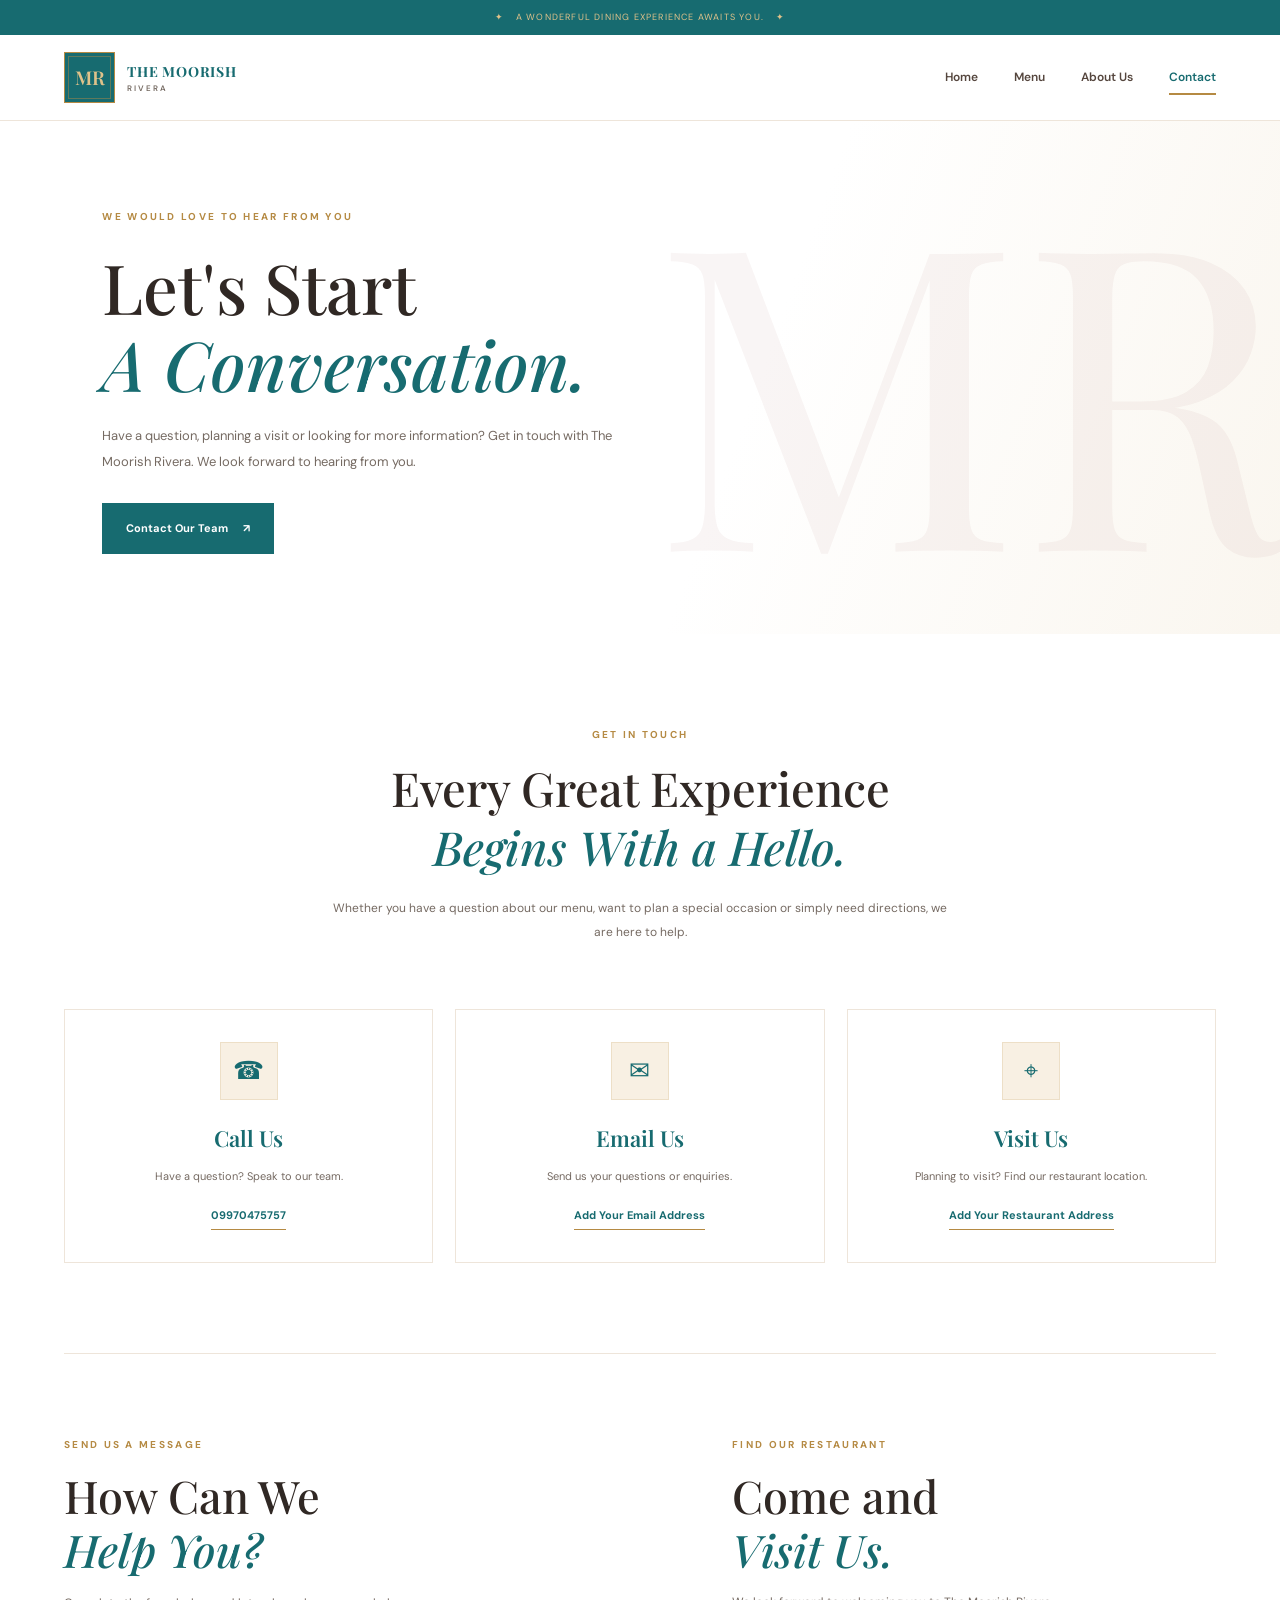
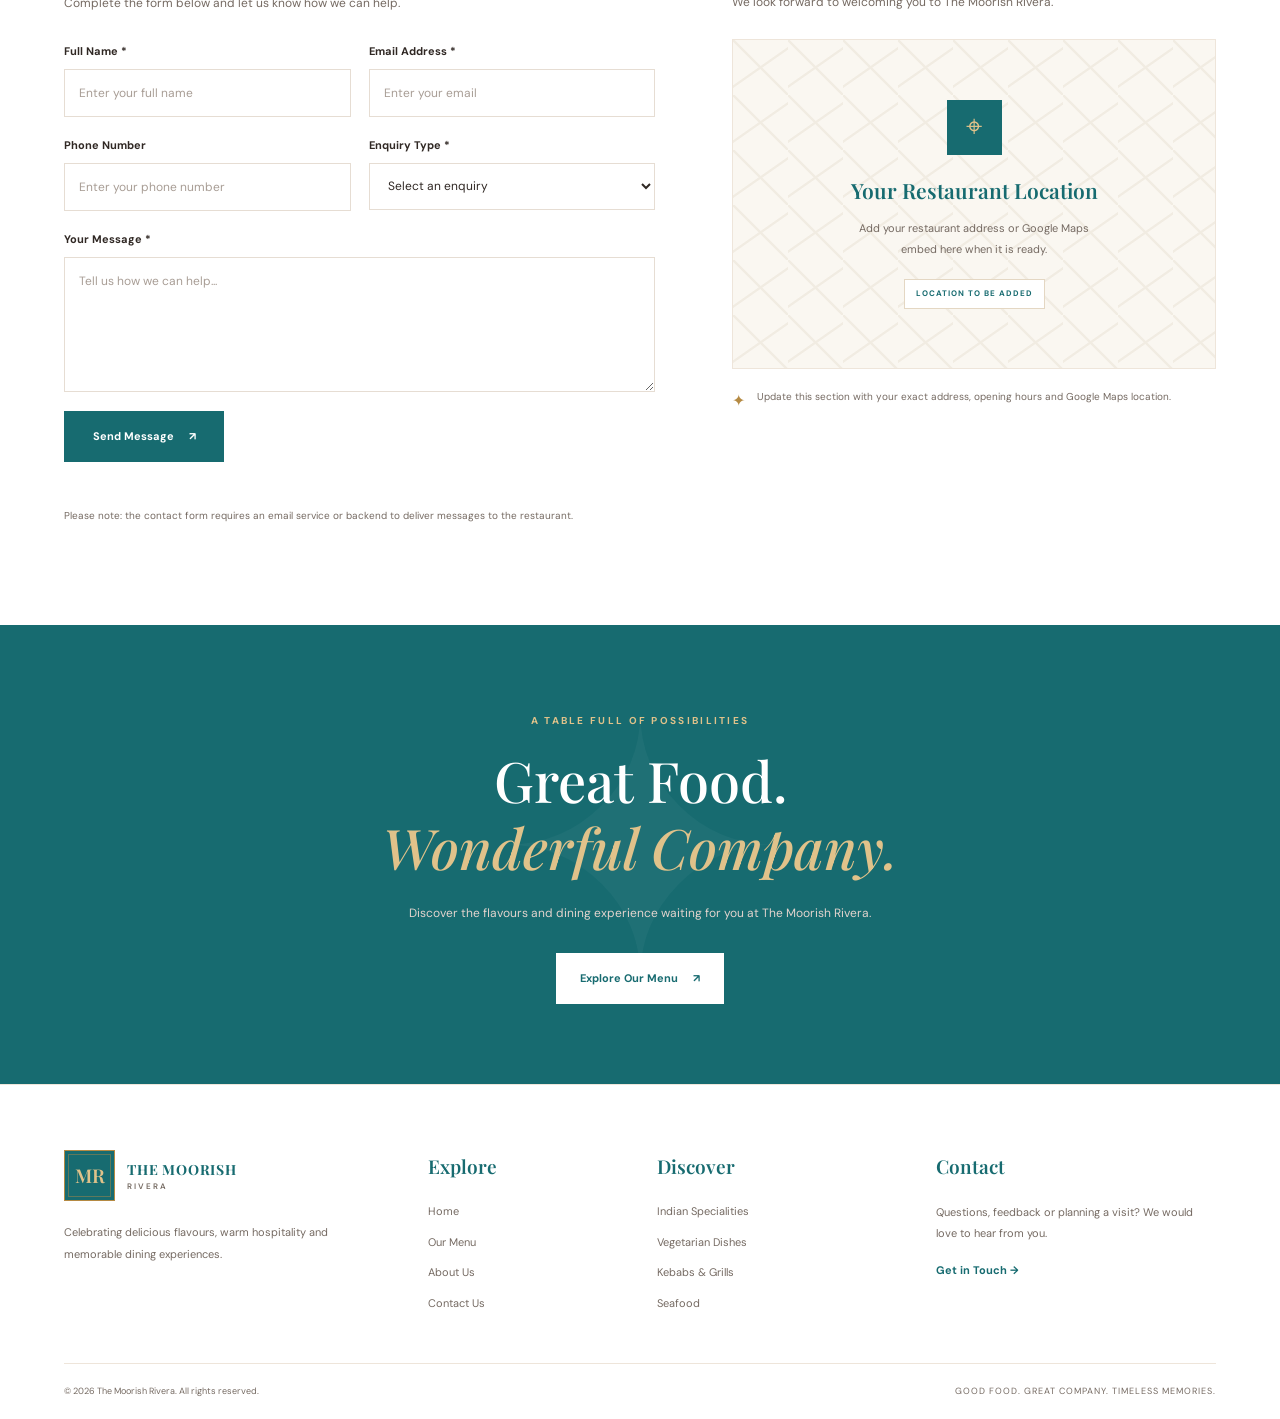
==== contact.html @ b85fb58b "This is website for business" ====
<!DOCTYPE html>
<html lang="en">

<head>
    <meta charset="UTF-8">
    <meta name="viewport" content="width=device-width, initial-scale=1.0">

    <meta name="description"
          content="Contact The Moorish Rivera for restaurant enquiries, dining information, directions and reservations.">

    <meta name="theme-color" content="#ffffff">

    <title>Contact Us | The Moorish Rivera</title>

    <!-- GOOGLE FONTS -->
    <link rel="preconnect" href="https://fonts.googleapis.com">
    <link rel="preconnect" href="https://fonts.gstatic.com" crossorigin>

    <link href="https://fonts.googleapis.com/css2?family=DM+Sans:wght@400;500;600;700&family=Playfair+Display:wght@500;600;700&display=swap"
          rel="stylesheet">

    <!-- CONTACT CSS -->
    <link rel="stylesheet" href="css/contact.css" type="text/css">

    <!-- CONTACT JAVASCRIPT -->
    <script src="css/js/contact.js" defer></script>
</head>

<body>

    <!-- ANNOUNCEMENT BAR -->
    <div class="announcement">

        <span class="announcement-symbol">✦</span>

        <p>A wonderful dining experience awaits you.</p>

        <span class="announcement-symbol">✦</span>

    </div>


    <!-- HEADER -->
    <header class="site-header" id="siteHeader">

        <!-- RESTAURANT BRAND -->
        <a href="index.html"
           class="brand"
           aria-label="The Moorish Rivera home">

            <!-- Replace this MR monogram with your actual logo if needed. -->
            <span class="brand-mark">MR</span>

            <span class="brand-copy">
                <strong>THE MOORISH</strong>
                <small>R I V E R A</small>
            </span>

        </a>


        <!-- MOBILE NAVIGATION BUTTON -->
        <button class="menu-toggle"
                id="menuToggle"
                aria-label="Open navigation"
                aria-expanded="false"
                aria-controls="mainNav">

            <span></span>
            <span></span>
            <span></span>

        </button>


        <!-- NAVIGATION -->
        <nav class="main-nav" id="mainNav">

            <a href="index.html">Home</a>

            <a href="menu.html">Menu</a>

            <a href="about.html">About Us</a>

            <a href="contact.html"
               class="active"
               aria-current="page">
                Contact
            </a>

        </nav>

    </header>


    <main>

        <!-- CONTACT HERO -->
        <section class="contact-hero">

            <div class="hero-decoration" aria-hidden="true">MR</div>

            <div class="hero-content reveal">

                <span class="eyebrow">WE WOULD LOVE TO HEAR FROM YOU</span>

                <h1>
                    Let's Start<br>
                    <span>A Conversation.</span>
                </h1>

                <p>
                    Have a question, planning a visit or looking for
                    more information? Get in touch with The Moorish Rivera.
                    We look forward to hearing from you.
                </p>

                <a href="#contact-details" class="primary-button">
                    Contact Our Team
                    <span aria-hidden="true">↗</span>
                </a>

            </div>

        </section>


        <!-- CONTACT INTRODUCTION -->
        <section class="contact-intro section-container reveal">

            <span class="eyebrow">GET IN TOUCH</span>

            <h2>
                Every Great Experience<br>
                <span>Begins With a Hello.</span>
            </h2>

            <p>
                Whether you have a question about our menu, want to plan
                a special occasion or simply need directions, we are here
                to help.
            </p>

        </section>


        <!-- CONTACT INFORMATION -->
        <section class="contact-details section-container"
                 id="contact-details">

            <div class="contact-card reveal">

                <div class="contact-icon" aria-hidden="true">
                    <span>☎</span>
                </div>

                <h3>Call Us</h3>

                <p>
                    Have a question? Speak to our team.
                </p>

                <!-- ADD YOUR RESTAURANT PHONE NUMBER -->
                <a href="tel:+910000000000"
                   class="contact-link">
                    09970475757
                </a>

            </div>


            <div class="contact-card reveal">

                <div class="contact-icon" aria-hidden="true">
                    <span>✉</span>
                </div>

                <h3>Email Us</h3>

                <p>
                    Send us your questions or enquiries.
                </p>

                <!-- REPLACE WITH YOUR ACTUAL EMAIL ADDRESS -->
                <a href="mailto:your-email@example.com"
                   class="contact-link">
                    Add Your Email Address
                </a>

            </div>


            <div class="contact-card reveal">

                <div class="contact-icon" aria-hidden="true">
                    <span>⌖</span>
                </div>

                <h3>Visit Us</h3>

                <p>
                    Planning to visit? Find our restaurant location.
                </p>

                <!-- ADD YOUR RESTAURANT ADDRESS -->
                <a href="#restaurant-location"
                   class="contact-link">
                    Add Your Restaurant Address
                </a>

            </div>

        </section>


        <!-- CONTACT FORM AND LOCATION -->
        <section class="contact-main section-container">

            <!-- CONTACT FORM -->
            <div class="contact-form-wrapper reveal">

                <span class="eyebrow">SEND US A MESSAGE</span>

                <h2>
                    How Can We<br>
                    <span>Help You?</span>
                </h2>

                <p class="form-intro">
                    Complete the form below and let us know how we can help.
                </p>


                <form id="contactForm">

                    <div class="form-row">

                        <div class="form-group">

                            <label for="fullName">Full Name *</label>

                            <input type="text"
                                   id="fullName"
                                   name="fullName"
                                   placeholder="Enter your full name"
                                   autocomplete="name"
                                   required>

                        </div>


                        <div class="form-group">

                            <label for="email">Email Address *</label>

                            <input type="email"
                                   id="email"
                                   name="email"
                                   placeholder="Enter your email"
                                   autocomplete="email"
                                   required>

                        </div>

                    </div>


                    <div class="form-row">

                        <div class="form-group">

                            <label for="phone">Phone Number</label>

                            <input type="tel"
                                   id="phone"
                                   name="phone"
                                   placeholder="Enter your phone number"
                                   autocomplete="tel">

                        </div>


                        <div class="form-group">

                            <label for="subject">Enquiry Type *</label>

                            <select id="subject"
                                    name="subject"
                                    required>

                                <option value="" disabled selected>
                                    Select an enquiry
                                </option>

                                <option value="General Enquiry">
                                    General Enquiry
                                </option>

                                <option value="Menu Enquiry">
                                    Menu Enquiry
                                </option>

                                <option value="Dining Enquiry">
                                    Dining Enquiry
                                </option>

                                <option value="Special Occasion">
                                    Special Occasion
                                </option>

                                <option value="Feedback">
                                    Feedback
                                </option>

                                <option value="Other">
                                    Other
                                </option>

                            </select>

                        </div>

                    </div>


                    <div class="form-group">

                        <label for="message">Your Message *</label>

                        <textarea id="message"
                                  name="message"
                                  rows="5"
                                  placeholder="Tell us how we can help..."
                                  required></textarea>

                    </div>


                    <button type="submit"
                            class="primary-button submit-button">

                        Send Message

                        <span aria-hidden="true">↗</span>

                    </button>


                    <p class="form-notice" id="formNotice" role="status"
                       aria-live="polite"></p>

                    <p class="form-disclaimer">
                        Please note: the contact form requires an email
                        service or backend to deliver messages to the restaurant.
                    </p>

                </form>

            </div>


            <!-- LOCATION PLACEHOLDER -->
            <div class="location-wrapper reveal"
                 id="restaurant-location">

                <div class="location-heading">

                    <span class="eyebrow">FIND OUR RESTAURANT</span>

                    <h2>
                        Come and<br>
                        <span>Visit Us.</span>
                    </h2>

                    <p>
                        We look forward to welcoming you to
                        The Moorish Rivera.
                    </p>

                </div>


                <!-- MAP PLACEHOLDER: ADD YOUR LOCATION LATER -->
                <div class="map-placeholder">

                    <div class="map-pattern" aria-hidden="true"></div>

                    <div class="map-content">

                        <div class="map-pin" aria-hidden="true">
                            ⌖
                        </div>

                        <h3>Your Restaurant Location</h3>

                        <p>
                            Add your restaurant address or Google Maps
                            embed here when it is ready.
                        </p>

                        <span class="location-badge">
                            LOCATION TO BE ADDED
                        </span>

                    </div>

                </div>


                <div class="location-note">

                    <span class="location-note-icon">✦</span>

                    <p>
                        Update this section with your exact address,
                        opening hours and Google Maps location.
                    </p>

                </div>

            </div>

        </section>


        <!-- CLOSING SECTION -->
        <section class="contact-cta">

            <div class="cta-decoration" aria-hidden="true">✦</div>

            <div class="cta-content reveal">

                <span class="eyebrow">A TABLE FULL OF POSSIBILITIES</span>

                <h2>
                    Great Food.<br>
                    <span>Wonderful Company.</span>
                </h2>

                <p>
                    Discover the flavours and dining experience
                    waiting for you at The Moorish Rivera.
                </p>

                <a href="menu.html" class="light-button">
                    Explore Our Menu
                    <span aria-hidden="true">↗</span>
                </a>

            </div>

        </section>

    </main>


    <!-- FOOTER -->
    <footer class="site-footer">

        <div class="footer-main">

            <!-- BRAND -->
            <div class="footer-brand">

                <a href="index.html"
                   class="brand footer-logo"
                   aria-label="The Moorish Rivera home">

                    <span class="brand-mark">MR</span>

                    <span class="brand-copy">
                        <strong>THE MOORISH</strong>
                        <small>R I V E R A</small>
                    </span>

                </a>

                <p>
                    Celebrating delicious flavours, warm hospitality
                    and memorable dining experiences.
                </p>

            </div>


            <!-- EXPLORE -->
            <div class="footer-column">

                <h3>Explore</h3>

                <a href="index.html">Home</a>
                <a href="menu.html">Our Menu</a>
                <a href="about.html">About Us</a>
                <a href="contact.html">Contact Us</a>

            </div>


            <!-- OUR MENU -->
            <div class="footer-column">

                <h3>Discover</h3>

                <a href="menu.html">Indian Specialities</a>
                <a href="menu.html">Vegetarian Dishes</a>
                <a href="menu.html">Kebabs & Grills</a>
                <a href="menu.html">Seafood</a>

            </div>


            <!-- CONTACT -->
            <div class="footer-column footer-contact">

                <h3>Contact</h3>

                <p>
                    Questions, feedback or planning a visit?
                    We would love to hear from you.
                </p>

                <a href="#contact-details"
                   class="footer-contact-link">
                    Get in Touch →
                </a>

            </div>

        </div>


        <div class="footer-bottom">

            <p>
                &copy; <span id="currentYear"></span>
                The Moorish Rivera. All rights reserved.
            </p>

            <p class="footer-tagline">
                GOOD FOOD. GREAT COMPANY. TIMELESS MEMORIES.
            </p>

        </div>

    </footer>


    <!-- BACK TO TOP -->
    <button class="back-to-top"
            id="backToTop"
            aria-label="Back to top">

        ↑

    </button>

</body>
</html>
---- css/contact.css ----
/* =====================================================
   THE MOORISH RIVERA
   CONTACT PAGE
   Premium White Indian-Inspired Design
===================================================== */


/* ROOT VARIABLES */

:root {
    --white: #ffffff;
    --cream: #faf7f1;
    --cream-dark: #f2e9dc;

    --maroon: #176b70;
    --maroon-dark: #176b70;
    --maroon-light: #176b70;

    --gold: #b58a43;
    --gold-light: #e0c28a;

    --text: #302824;
    --muted: #756a62;

    --border: #eee5da;

    --heading: "Playfair Display", Georgia, serif;
    --body: "DM Sans", Arial, sans-serif;

    --container: 1200px;

    --transition: 0.35s ease;
}


/* RESET */

* {
    margin: 0;
    padding: 0;
    box-sizing: border-box;
}

html {
    scroll-behavior: smooth;
    scroll-padding-top: 100px;
}

body {
    font-family: var(--body);
    background: var(--white);
    color: var(--text);
    line-height: 1.7;
    overflow-x: hidden;
}

body.menu-open {
    overflow: hidden;
}

img {
    display: block;
    max-width: 100%;
    object-fit: cover;
}

a {
    color: inherit;
    text-decoration: none;
}

button,
input,
select,
textarea {
    font: inherit;
}

button,
a,
input,
select,
textarea {
    -webkit-tap-highlight-color: transparent;
}

button:focus-visible,
a:focus-visible,
input:focus-visible,
select:focus-visible,
textarea:focus-visible {
    outline: 2px solid var(--gold);
    outline-offset: 4px;
}

::selection {
    background: var(--maroon);
    color: var(--white);
}


/* ANNOUNCEMENT BAR */

.announcement {
    min-height: 35px;
    padding: 7px 12px;

    display: flex;
    align-items: center;
    justify-content: center;
    gap: 12px;

    background: var(--maroon-dark);
    color: var(--gold-light);

    text-align: center;
    font-size: 9px;
    letter-spacing: 1.2px;
    text-transform: uppercase;
}

.announcement p {
    line-height: 1.5;
}


/* HEADER */

.site-header {
    position: sticky;
    top: 0;
    z-index: 1000;

    min-height: 86px;
    padding: 12px max(5%, calc((100% - var(--container)) / 2));

    display: flex;
    justify-content: space-between;
    align-items: center;
    gap: 25px;

    background: rgba(255, 255, 255, 0.98);
    border-bottom: 1px solid var(--border);

    transition:
        min-height var(--transition),
        box-shadow var(--transition);
}

.site-header.scrolled {
    min-height: 72px;
    box-shadow: 0 8px 25px rgba(50, 25, 15, 0.07);
}


/* BRAND */

.brand {
    display: inline-flex;
    align-items: center;
    gap: 12px;
    flex-shrink: 0;
}

.brand-mark {
    width: 51px;
    height: 51px;

    display: grid;
    place-items: center;

    background: var(--maroon);
    color: var(--gold-light);

    border: 1px solid var(--gold);
    outline: 1px solid rgba(181, 138, 67, 0.45);
    outline-offset: -5px;

    font-family: var(--heading);
    font-size: 19px;
    font-weight: 600;
}

.brand-copy {
    display: flex;
    flex-direction: column;
    line-height: 1.5;
}

.brand-copy strong {
    color: var(--maroon);
    font-family: var(--heading);
    font-size: 14px;
    letter-spacing: 0.8px;
    white-space: nowrap;
}

.brand-copy small {
    color: var(--muted);
    font-size: 8px;
    font-weight: 600;
}


/* NAVIGATION */

.main-nav {
    display: flex;
    align-items: center;
    gap: clamp(18px, 3vw, 36px);
}

.main-nav a {
    position: relative;
    padding: 10px 0;

    color: #55463e;
    font-size: 12px;
    font-weight: 600;

    transition: color var(--transition);
}

.main-nav a::after {
    content: "";

    position: absolute;
    left: 0;
    bottom: 3px;

    width: 0;
    height: 2px;

    background: var(--gold);

    transition: width var(--transition);
}

.main-nav a:hover,
.main-nav a.active {
    color: var(--maroon);
}

.main-nav a:hover::after,
.main-nav a.active::after {
    width: 100%;
}


/* MOBILE MENU BUTTON */

.menu-toggle {
    display: none;

    width: 43px;
    height: 43px;

    align-items: center;
    justify-content: center;
    flex-direction: column;
    gap: 5px;

    background: var(--white);
    border: 1px solid var(--border);

    cursor: pointer;
}

.menu-toggle span {
    width: 20px;
    height: 2px;

    background: var(--maroon);

    transition: transform var(--transition), opacity var(--transition);
}

.menu-toggle.active span:first-child {
    transform: translateY(7px) rotate(45deg);
}

.menu-toggle.active span:nth-child(2) {
    opacity: 0;
}

.menu-toggle.active span:last-child {
    transform: translateY(-7px) rotate(-45deg);
}


/* COMMON */

.section-container {
    width: min(100% - 10%, var(--container));
    margin-inline: auto;
}

.eyebrow {
    display: inline-block;

    color: var(--gold);
    font-size: 10px;
    font-weight: 700;
    letter-spacing: 2.3px;
    line-height: 1.8;
    text-transform: uppercase;
}


/* BUTTONS */

.primary-button,
.light-button {
    min-height: 51px;
    padding: 13px 23px;

    display: inline-flex;
    align-items: center;
    justify-content: center;
    gap: 15px;

    background: var(--maroon);
    border: 1px solid var(--maroon);
    color: var(--white);

    font-size: 11px;
    font-weight: 700;

    cursor: pointer;

    transition:
        background var(--transition),
        color var(--transition),
        transform var(--transition);
}

.primary-button:hover {
    background: var(--maroon-dark);
    transform: translateY(-3px);
}

.light-button {
    background: var(--white);
    border-color: var(--white);
    color: var(--maroon);
}

.light-button:hover {
    background: var(--gold-light);
    border-color: var(--gold-light);
    transform: translateY(-3px);
}


/* CONTACT HERO */

.contact-hero {
    position: relative;
    min-height: 430px;

    display: flex;
    align-items: center;

    padding: 80px max(8%, calc((100% - 1080px) / 2));

    overflow: hidden;

    background: linear-gradient(
        110deg,
        #ffffff 0%,
        #ffffff 58%,
        #faf6ef 100%
    );
}

.hero-content {
    position: relative;
    z-index: 2;
    max-width: 690px;
}

.hero-content h1 {
    margin: 20px 0;

    font-family: var(--heading);
    font-size: clamp(43px, 6vw, 69px);
    font-weight: 500;
    line-height: 1.12;
}

.hero-content h1 span {
    color: var(--maroon);
    font-style: italic;
}

.hero-content p {
    max-width: 550px;
    margin-bottom: 28px;

    color: var(--muted);
    font-size: 13px;
    line-height: 2;
}

.hero-decoration {
    position: absolute;
    top: 50%;
    right: -15px;

    transform: translateY(-50%);

    color: rgba(112, 35, 30, 0.045);
    font-family: var(--heading);
    font-size: clamp(200px, 33vw, 440px);
    line-height: 1;

    pointer-events: none;
    user-select: none;
}


/* CONTACT INTRO */

.contact-intro {
    padding-top: 85px;
    padding-bottom: 35px;

    text-align: center;
}

.contact-intro h2 {
    margin-top: 13px;

    font-family: var(--heading);
    font-size: clamp(33px, 4vw, 47px);
    font-weight: 500;
    line-height: 1.25;
}

.contact-intro h2 span {
    color: var(--maroon);
    font-style: italic;
}

.contact-intro > p {
    max-width: 620px;
    margin: 20px auto 0;

    color: var(--muted);
    font-size: 12px;
    line-height: 2;
}


/* CONTACT CARDS */

.contact-details {
    padding-top: 30px;
    padding-bottom: 90px;

    display: grid;
    grid-template-columns: repeat(3, minmax(0, 1fr));
    gap: 22px;
}

.contact-card {
    min-width: 0;
    padding: 32px 23px;

    text-align: center;

    background: var(--white);
    border: 1px solid var(--border);

    transition:
        transform var(--transition),
        box-shadow var(--transition),
        border-color var(--transition);
}

.contact-card:hover {
    transform: translateY(-6px);
    border-color: #ddc59e;
    box-shadow: 0 15px 35px rgba(50, 25, 15, 0.07);
}

.contact-icon {
    width: 58px;
    height: 58px;

    display: grid;
    place-items: center;

    margin: 0 auto 20px;

    background: #f8f0e3;
    border: 1px solid #eddfc7;

    color: var(--maroon);
    font-size: 25px;
}

.contact-card h3 {
    margin-bottom: 9px;

    color: var(--maroon);
    font-family: var(--heading);
    font-size: 22px;
    font-weight: 600;
}

.contact-card > p {
    margin-bottom: 15px;

    color: var(--muted);
    font-size: 11px;
}

.contact-link {
    display: inline-block;
    max-width: 100%;
    overflow-wrap: anywhere;

    color: var(--maroon);
    font-size: 11px;
    font-weight: 700;

    border-bottom: 1px solid var(--gold);
    padding-bottom: 4px;
}


/* CONTACT FORM + LOCATION */

.contact-main {
    padding-top: 75px;
    padding-bottom: 100px;

    display: grid;
    grid-template-columns: 1.1fr 0.9fr;
    align-items: start;
    gap: clamp(35px, 6vw, 80px);

    border-top: 1px solid var(--border);
}

.contact-form-wrapper h2,
.location-heading h2 {
    margin-top: 12px;

    font-family: var(--heading);
    font-size: clamp(34px, 4vw, 45px);
    font-weight: 500;
    line-height: 1.2;
}

.contact-form-wrapper h2 span,
.location-heading h2 span {
    color: var(--maroon);
    font-style: italic;
}

.form-intro {
    margin: 16px 0 27px;

    color: var(--muted);
    font-size: 12px;
    line-height: 1.9;
}


/* FORM LAYOUT */

.form-row {
    display: grid;
    grid-template-columns: repeat(2, minmax(0, 1fr));
    gap: 18px;
}

.form-group {
    display: flex;
    flex-direction: column;
    gap: 8px;

    margin-bottom: 19px;
}

.form-group label {
    color: var(--text);
    font-size: 11px;
    font-weight: 700;
}

.form-group input,
.form-group select,
.form-group textarea {
    width: 100%;
    min-width: 0;

    padding: 13px 14px;

    background: var(--white);
    border: 1px solid #e6ddd3;
    border-radius: 0;

    color: var(--text);
    font-size: 12px;

    transition: border-color var(--transition);
}

.form-group input,
.form-group select {
    min-height: 47px;
}

.form-group textarea {
    min-height: 135px;
    resize: vertical;
    line-height: 1.7;
}

.form-group input::placeholder,
.form-group textarea::placeholder {
    color: #a89d95;
}

.form-group input:focus,
.form-group select:focus,
.form-group textarea:focus {
    outline: none;
    border-color: var(--gold);
}

.form-group select {
    cursor: pointer;
}

.submit-button {
    min-width: 160px;
}

.form-notice {
    min-height: 22px;
    margin-top: 15px;

    font-size: 12px;
    line-height: 1.7;
}

.form-notice.success {
    color: #27683b;
}

.form-notice.error {
    color: #a32929;
}

.form-disclaimer {
    margin-top: 8px;

    color: var(--muted);
    font-size: 10px;
    line-height: 1.8;
}


/* LOCATION */

.location-heading > p {
    margin-top: 15px;

    color: var(--muted);
    font-size: 12px;
    line-height: 1.9;
}

.map-placeholder {
    position: relative;

    min-height: 330px;
    margin-top: 25px;

    display: grid;
    place-items: center;

    overflow: hidden;

    background: #faf7f1;
    border: 1px solid var(--border);
}

.map-pattern {
    position: absolute;
    inset: 0;

    opacity: 0.45;

    background-image:
        linear-gradient(
            45deg,
            transparent 48%,
            #e8dfd2 49%,
            #e8dfd2 51%,
            transparent 52%
        ),
        linear-gradient(
            -35deg,
            transparent 48%,
            #e8dfd2 49%,
            #e8dfd2 51%,
            transparent 52%
        );

    background-size: 55px 55px;
}

.map-content {
    position: relative;
    z-index: 1;

    max-width: 300px;
    padding: 30px 20px;

    text-align: center;
}

.map-pin {
    width: 55px;
    height: 55px;

    display: grid;
    place-items: center;

    margin: 0 auto 18px;

    background: var(--maroon);
    color: var(--gold-light);

    font-size: 29px;
}

.map-content h3 {
    margin-bottom: 10px;

    color: var(--maroon);
    font-family: var(--heading);
    font-size: 21px;
    font-weight: 600;
}

.map-content > p {
    margin-bottom: 17px;

    color: var(--muted);
    font-size: 11px;
    line-height: 1.9;
}

.location-badge {
    display: inline-block;

    padding: 7px 11px;

    background: var(--white);
    border: 1px solid #e4d7c3;

    color: var(--maroon);
    font-size: 8px;
    font-weight: 700;
    letter-spacing: 1px;
}

.location-note {
    display: flex;
    align-items: flex-start;
    gap: 12px;

    margin-top: 18px;
}

.location-note-icon {
    color: var(--gold);
}

.location-note p {
    color: var(--muted);
    font-size: 10px;
    line-height: 1.9;
}


/* CLOSING CTA */

.contact-cta {
    position: relative;
    overflow: hidden;

    padding: 80px 6%;

    background: var(--maroon-dark);
    color: var(--white);

    text-align: center;
}

.cta-content {
    position: relative;
    z-index: 1;

    max-width: 730px;
    margin: 0 auto;
}

.cta-content .eyebrow {
    color: var(--gold-light);
}

.cta-content h2 {
    margin: 14px 0 20px;

    font-family: var(--heading);
    font-size: clamp(37px, 5vw, 56px);
    font-weight: 500;
    line-height: 1.2;
}

.cta-content h2 span {
    color: var(--gold-light);
    font-style: italic;
}

.cta-content > p {
    max-width: 520px;
    margin: 0 auto 28px;

    color: #e3d4ce;
    font-size: 12px;
    line-height: 2;
}

.cta-decoration {
    position: absolute;
    top: 50%;
    left: 50%;

    transform: translate(-50%, -50%);

    color: rgba(255, 255, 255, 0.035);
    font-size: clamp(180px, 30vw, 350px);
}


/* FOOTER */

.site-footer {
    background: var(--white);
    color: var(--text);
    border-top: 1px solid var(--border);
}

.footer-main {
    width: min(100% - 10%, var(--container));
    margin: 0 auto;
    padding: 65px 0 50px;

    display: grid;
    grid-template-columns: 1.35fr 0.8fr 1fr 1.15fr;
    gap: 35px;
}

.footer-logo .brand-mark {
    flex-shrink: 0;
}

.footer-brand > p {
    max-width: 275px;
    margin-top: 20px;

    color: var(--muted);
    font-size: 11px;
    line-height: 2;
}

.footer-column {
    display: flex;
    flex-direction: column;
    align-items: flex-start;
    gap: 12px;
}

.footer-column h3 {
    margin-bottom: 8px;

    color: var(--maroon);
    font-family: var(--heading);
    font-size: 19px;
    font-weight: 600;
}

.footer-column > a {
    color: var(--muted);
    font-size: 11px;

    transition:
        color var(--transition),
        transform var(--transition);
}

.footer-column > a:hover {
    color: var(--maroon);
    transform: translateX(4px);
}

.footer-contact > p {
    color: var(--muted);
    font-size: 11px;
    line-height: 1.9;
}

.footer-column .footer-contact-link {
    margin-top: 5px;
    color: var(--maroon);
    font-weight: 700;
}

.footer-bottom {
    width: min(100% - 10%, var(--container));
    margin: 0 auto;

    padding: 20px 0;

    display: flex;
    align-items: center;
    justify-content: space-between;
    flex-wrap: wrap;
    gap: 15px;

    border-top: 1px solid var(--border);
}

.footer-bottom p {
    color: var(--muted);
    font-size: 9px;
}

.footer-tagline {
    text-align: right;
    letter-spacing: 1px;
}


/* BACK TO TOP */

.back-to-top {
    position: fixed;
    right: 22px;
    bottom: 22px;
    z-index: 900;

    width: 43px;
    height: 43px;

    display: grid;
    place-items: center;

    background: var(--maroon);
    border: 1px solid var(--maroon);
    color: var(--white);

    font-size: 20px;
    cursor: pointer;

    opacity: 0;
    visibility: hidden;
    transform: translateY(10px);

    transition: all var(--transition);
}

.back-to-top.visible {
    opacity: 1;
    visibility: visible;
    transform: translateY(0);
}

.back-to-top:hover {
    background: var(--gold);
    border-color: var(--gold);
    color: var(--maroon-dark);
}


/* SCROLL REVEAL */

.reveal {
    opacity: 0;
    transform: translateY(25px);

    transition:
        opacity 0.75s ease,
        transform 0.75s ease;
}

.reveal.visible {
    opacity: 1;
    transform: translateY(0);
}


/* TABLET */

@media (max-width: 1024px) {

    .site-header {
        padding-right: 4%;
        padding-left: 4%;
    }

    .main-nav {
        gap: 20px;
    }

    .brand-copy strong {
        font-size: 12px;
    }

    .contact-main {
        gap: 35px;
    }

    .form-row {
        grid-template-columns: 1fr;
        gap: 0;
    }

    .footer-main {
        grid-template-columns: repeat(2, minmax(0, 1fr));
        gap: 38px;
    }

}


/* MOBILE NAVIGATION */

@media (max-width: 760px) {

    .announcement {
        gap: 8px;
        font-size: 8px;
        letter-spacing: 0.6px;
    }

    .site-header {
        min-height: 74px;
        padding: 10px 5%;
    }

    .site-header.scrolled {
        min-height: 67px;
    }

    .brand {
        gap: 9px;
    }

    .brand-mark {
        width: 43px;
        height: 43px;
        font-size: 17px;
    }

    .brand-copy strong {
        font-size: 11px;
    }

    .brand-copy small {
        font-size: 7px;
    }

    .menu-toggle {
        display: flex;
        flex-shrink: 0;
    }

    .main-nav {
        position: fixed;
        top: 0;
        right: 0;
        bottom: 0;

        width: min(82%, 330px);
        height: 100dvh;

        padding: 105px 30px 35px;

        display: flex;
        flex-direction: column;
        align-items: stretch;
        gap: 0;

        background: var(--white);
        box-shadow: -15px 0 40px rgba(0, 0, 0, 0.1);

        transform: translateX(110%);
        visibility: hidden;

        transition:
            transform 0.35s ease,
            visibility 0.35s ease;

        overflow-y: auto;
    }

    .main-nav.open {
        transform: translateX(0);
        visibility: visible;
    }

    .main-nav a {
        padding: 17px 0;
        border-bottom: 1px solid var(--border);
        font-size: 14px;
    }

    .main-nav a::after {
        bottom: 7px;
    }

    .contact-hero {
        min-height: 400px;
        padding: 70px 7%;
    }

    .hero-content h1 {
        font-size: clamp(42px, 9vw, 58px);
    }

    .hero-content p {
        font-size: 12px;
    }

    .hero-decoration {
        right: -25px;
        font-size: 230px;
    }

    .contact-intro {
        padding-top: 65px;
        padding-bottom: 25px;
    }

    .contact-intro h2 {
        font-size: clamp(31px, 7vw, 41px);
    }

    .contact-details {
        padding-top: 25px;
        padding-bottom: 65px;

        grid-template-columns: 1fr;
        gap: 16px;
    }

    .contact-card {
        padding: 28px 20px;
    }

    .contact-main {
        padding-top: 60px;
        padding-bottom: 70px;

        grid-template-columns: 1fr;
        gap: 55px;
    }

    .contact-form-wrapper h2,
    .location-heading h2 {
        font-size: 36px;
    }

    .form-row {
        grid-template-columns: repeat(2, minmax(0, 1fr));
        gap: 15px;
    }

    .map-placeholder {
        min-height: 290px;
    }

    .contact-cta {
        padding: 70px 6%;
    }

    .footer-main {
        padding-top: 50px;
        padding-bottom: 40px;
    }

    .footer-bottom {
        padding-top: 20px;
        padding-bottom: 20px;

        flex-direction: column;
        align-items: flex-start;
    }

    .footer-tagline {
        text-align: left;
        line-height: 1.8;
    }

    .back-to-top {
        right: 14px;
        bottom: 14px;
    }

}


/* SMALL MOBILE */

@media (max-width: 420px) {

    .announcement {
        font-size: 7px;
    }

    .brand-copy strong {
        font-size: 10px;
        letter-spacing: 0.4px;
    }

    .brand-mark {
        width: 39px;
        height: 39px;
        font-size: 15px;
    }

    .contact-hero {
        min-height: 390px;
        padding-right: 6%;
        padding-left: 6%;
    }

    .hero-content h1 {
        font-size: 39px;
    }

    .hero-content p {
        font-size: 11px;
    }

    .section-container {
        width: 88%;
    }

    .contact-intro h2 {
        font-size: 30px;
    }

    .form-row {
        grid-template-columns: 1fr;
        gap: 0;
    }

    .map-placeholder {
        min-height: 270px;
    }

    .footer-main {
        grid-template-columns: 1fr;
        gap: 30px;
    }

    .footer-bottom p {
        font-size: 8px;
    }

}


/* ACCESSIBILITY */

@media (prefers-reduced-motion: reduce) {

    *,
    *::before,
    *::after {
        scroll-behavior: auto !important;
        animation-duration: 0.01ms !important;
        animation-iteration-count: 1 !important;
        transition-duration: 0.01ms !important;
    }

    .reveal {
        opacity: 1;
        transform: none;
    }

}
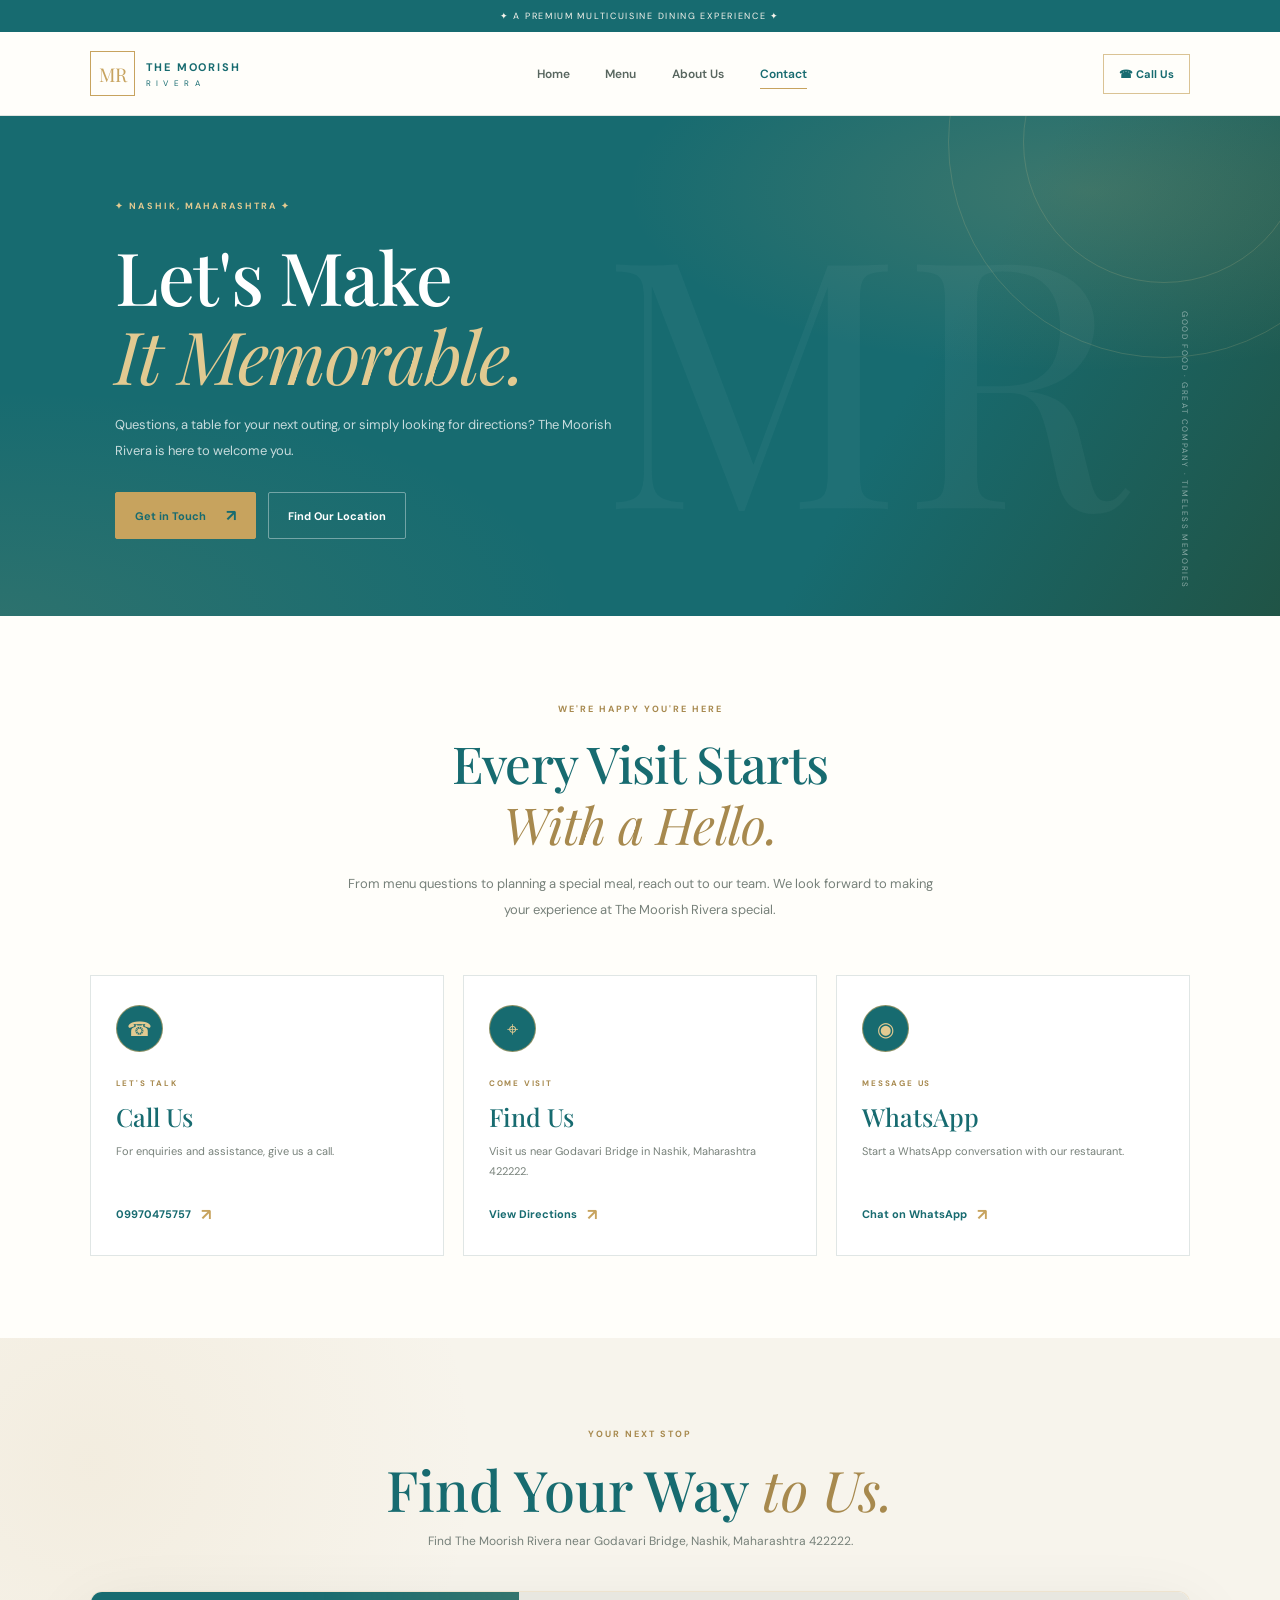
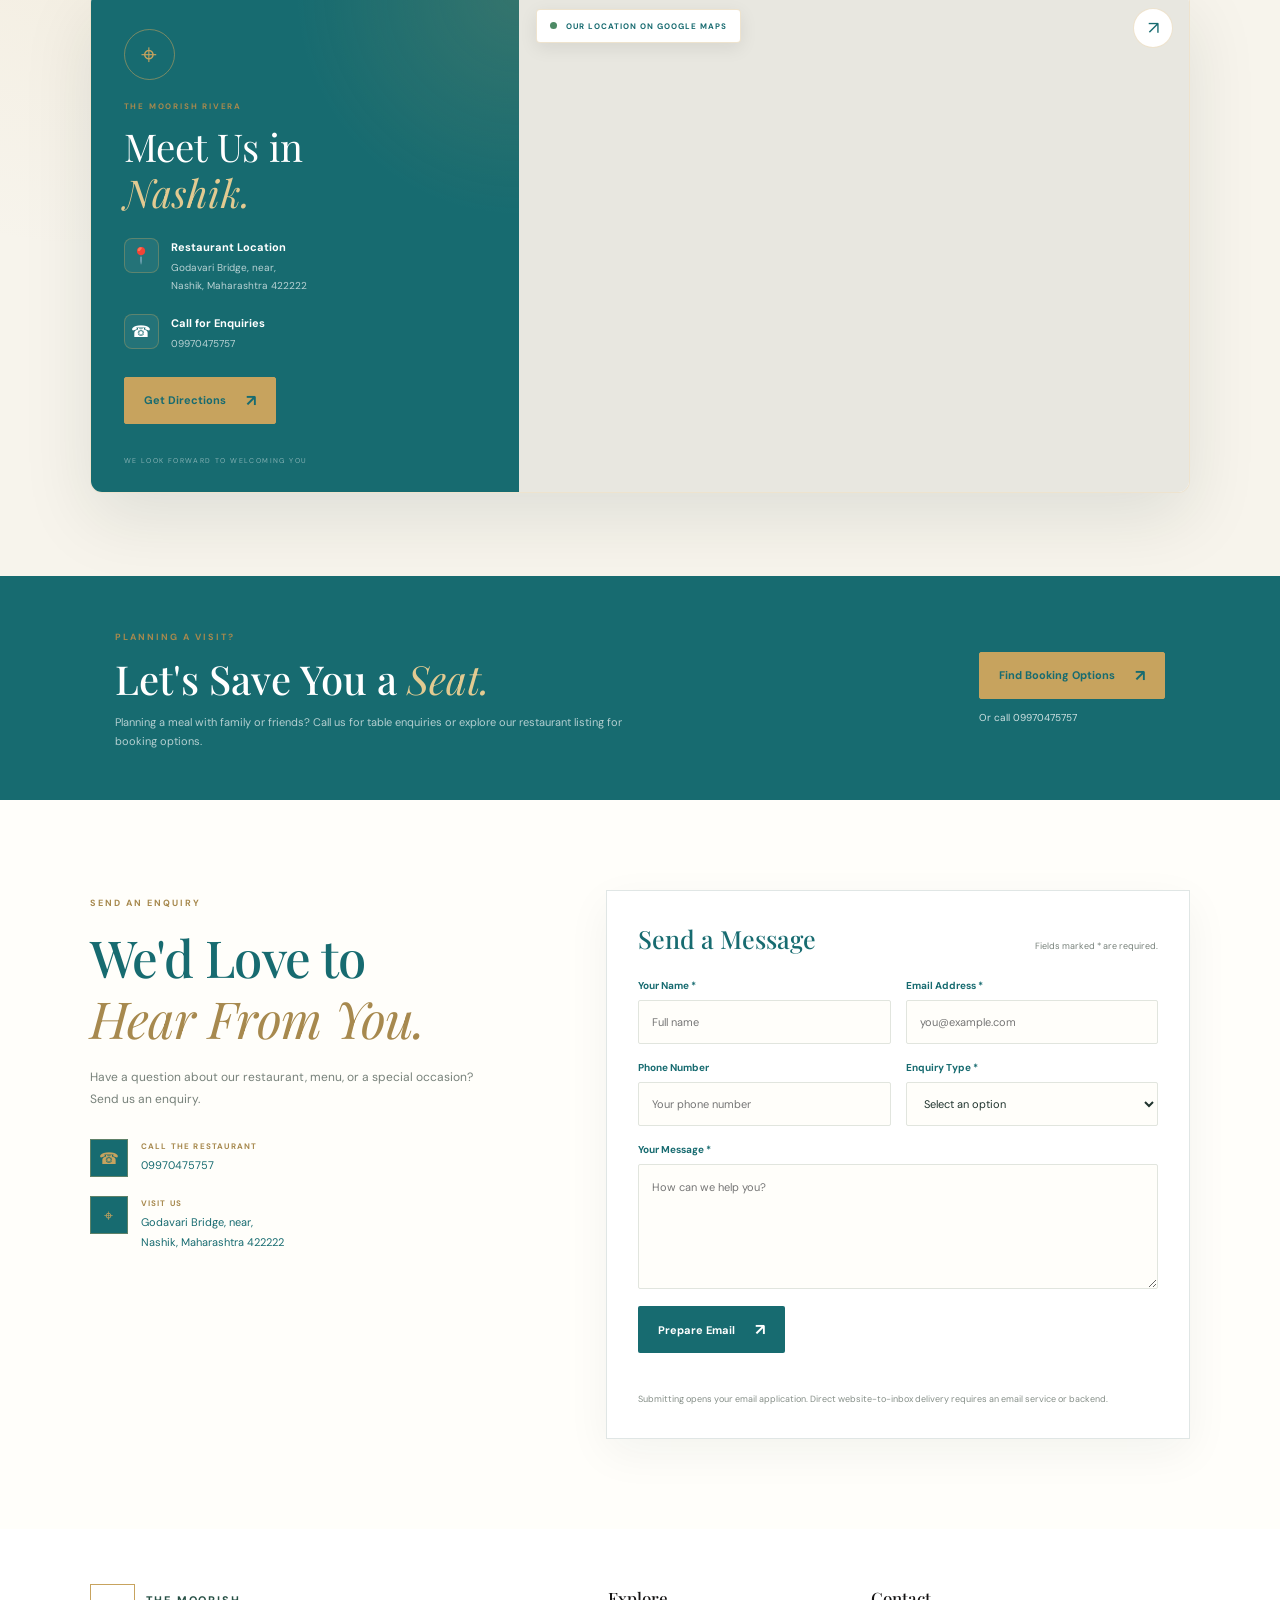
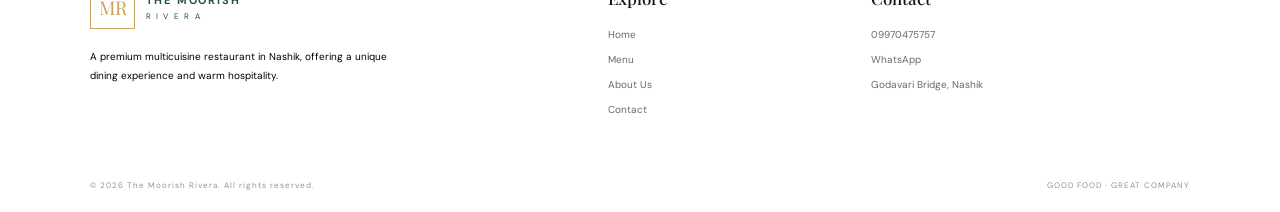
==== commit 0305c831: "This project is completed" ====
--- a/contact.html
+++ b/contact.html
@@ -1,66 +1,41 @@
 
 <!DOCTYPE html>
 <html lang="en">
-
 <head>
     <meta charset="UTF-8">
     <meta name="viewport" content="width=device-width, initial-scale=1.0">
-
-    <meta name="description"
-          content="Contact The Moorish Rivera for restaurant enquiries, dining information, directions and reservations.">
-
-    <meta name="theme-color" content="#ffffff">
+    <meta name="theme-color" content="#123d36">
+    <meta name="description" content="Contact The Moorish Rivera in Nashik, Maharashtra. Find our location, call us, or send an enquiry.">
 
     <title>Contact Us | The Moorish Rivera</title>
 
-    <!-- GOOGLE FONTS -->
     <link rel="preconnect" href="https://fonts.googleapis.com">
     <link rel="preconnect" href="https://fonts.gstatic.com" crossorigin>
 
-    <link href="https://fonts.googleapis.com/css2?family=DM+Sans:wght@400;500;600;700&family=Playfair+Display:wght@500;600;700&display=swap"
-          rel="stylesheet">
-
-    <!-- CONTACT CSS -->
+    <link href="https://fonts.googleapis.com/css2?family=DM+Sans:wght@400;500;600;700&family=Playfair+Display:wght@400;500;600;700&display=swap" rel="stylesheet">
+
     <link rel="stylesheet" href="css/contact.css" type="text/css">
-
-    <!-- CONTACT JAVASCRIPT -->
     <script src="css/js/contact.js" defer></script>
 </head>
 
 <body>
 
-    <!-- ANNOUNCEMENT BAR -->
-    <div class="announcement">
-
-        <span class="announcement-symbol">✦</span>
-
-        <p>A wonderful dining experience awaits you.</p>
-
-        <span class="announcement-symbol">✦</span>
-
+    <div class="top-strip">
+        ✦ A PREMIUM MULTICUISINE DINING EXPERIENCE ✦
     </div>
 
-
-    <!-- HEADER -->
+    <!-- NAVIGATION -->
     <header class="site-header" id="siteHeader">
 
-        <!-- RESTAURANT BRAND -->
-        <a href="index.html"
-           class="brand"
-           aria-label="The Moorish Rivera home">
-
-            <!-- Replace this MR monogram with your actual logo if needed. -->
-            <span class="brand-mark">MR</span>
-
-            <span class="brand-copy">
+        <a class="brand" href="index.html">
+            <span class="brand-monogram">MR</span>
+
+            <span class="brand-name">
                 <strong>THE MOORISH</strong>
                 <small>R I V E R A</small>
             </span>
-
         </a>
 
-
-        <!-- MOBILE NAVIGATION BUTTON -->
         <button class="menu-toggle"
                 id="menuToggle"
                 aria-label="Open navigation"
@@ -70,489 +45,515 @@
             <span></span>
             <span></span>
             <span></span>
-
         </button>
 
-
-        <!-- NAVIGATION -->
         <nav class="main-nav" id="mainNav">
-
             <a href="index.html">Home</a>
-
             <a href="menu.html">Menu</a>
-
             <a href="about.html">About Us</a>
-
-            <a href="contact.html"
-               class="active"
-               aria-current="page">
-                Contact
-            </a>
-
+            <a href="contact.html" class="active">Contact</a>
         </nav>
 
+        <a class="header-call" href="tel:09970475757">
+            ☎ Call Us
+        </a>
+
     </header>
 
-
     <main>
 
-        <!-- CONTACT HERO -->
-        <section class="contact-hero">
-
-            <div class="hero-decoration" aria-hidden="true">MR</div>
-
-            <div class="hero-content reveal">
-
-                <span class="eyebrow">WE WOULD LOVE TO HEAR FROM YOU</span>
+        <!-- HERO -->
+        <section class="hero">
+
+            <div class="hero-pattern">MR</div>
+
+            <div class="hero-inner reveal">
+
+                <span class="eyebrow">
+                    ✦ NASHIK, MAHARASHTRA ✦
+                </span>
 
                 <h1>
-                    Let's Start<br>
-                    <span>A Conversation.</span>
+                    Let's Make<br>
+                    <em>It Memorable.</em>
                 </h1>
 
                 <p>
-                    Have a question, planning a visit or looking for
-                    more information? Get in touch with The Moorish Rivera.
-                    We look forward to hearing from you.
-                </p>
-
-                <a href="#contact-details" class="primary-button">
-                    Contact Our Team
-                    <span aria-hidden="true">↗</span>
-                </a>
-
+                    Questions, a table for your next outing, or simply
+                    looking for directions? The Moorish Rivera is here
+                    to welcome you.
+                </p>
+
+                <div class="hero-actions">
+                    <a href="#contact-options" class="button button-gold">
+                        Get in Touch <span>↗</span>
+                    </a>
+
+                    <a href="#location" class="button button-outline">
+                        Find Our Location
+                    </a>
+                </div>
+
+            </div>
+
+            <div class="hero-side-note">
+                GOOD FOOD · GREAT COMPANY · TIMELESS MEMORIES
             </div>
 
         </section>
 
-
-        <!-- CONTACT INTRODUCTION -->
-        <section class="contact-intro section-container reveal">
-
-            <span class="eyebrow">GET IN TOUCH</span>
+        <!-- INTRODUCTION -->
+        <section class="intro section-wrap reveal">
+
+            <span class="section-kicker">
+                WE'RE HAPPY YOU'RE HERE
+            </span>
 
             <h2>
-                Every Great Experience<br>
-                <span>Begins With a Hello.</span>
+                Every Visit Starts<br>
+                <em>With a Hello.</em>
             </h2>
 
             <p>
-                Whether you have a question about our menu, want to plan
-                a special occasion or simply need directions, we are here
-                to help.
+                From menu questions to planning a special meal,
+                reach out to our team. We look forward to making
+                your experience at The Moorish Rivera special.
             </p>
 
         </section>
 
-
-        <!-- CONTACT INFORMATION -->
-        <section class="contact-details section-container"
-                 id="contact-details">
-
-            <div class="contact-card reveal">
-
-                <div class="contact-icon" aria-hidden="true">
+        <!-- CONTACT CARDS -->
+        <section class="contact-options section-wrap"
+                 id="contact-options">
+
+            <article class="info-card reveal">
+
+                <div class="icon-circle">☎</div>
+
+                <span class="card-kicker">LET'S TALK</span>
+
+                <h3>Call Us</h3>
+
+                <p>
+                    For enquiries and assistance, give us a call.
+                </p>
+
+                <a href="tel:09970475757" class="text-link">
+                    09970475757 <span>↗</span>
+                </a>
+
+            </article>
+
+            <article class="info-card reveal">
+
+                <div class="icon-circle">⌖</div>
+
+                <span class="card-kicker">COME VISIT</span>
+
+                <h3>Find Us</h3>
+
+                <p>
+                    Visit us near Godavari Bridge in Nashik,
+                    Maharashtra 422222.
+                </p>
+
+                <a
+                    href="https://www.google.com/maps/search/?api=1&query=The+Moorish+Rivera%2C+Godavari+Bridge%2C+Nashik%2C+Maharashtra+422222"
+                    target="_blank"
+                    rel="noopener noreferrer"
+                    class="text-link">
+
+                    View Directions <span>↗</span>
+                </a>
+
+            </article>
+
+            <article class="info-card reveal">
+
+                <div class="icon-circle">◉</div>
+
+                <span class="card-kicker">MESSAGE US</span>
+
+                <h3>WhatsApp</h3>
+
+                <p>
+                    Start a WhatsApp conversation with our restaurant.
+                </p>
+
+                <a
+                    href="https://wa.me/919970475757"
+                    target="_blank"
+                    rel="noopener noreferrer"
+                    class="text-link">
+
+                    Chat on WhatsApp <span>↗</span>
+                </a>
+
+            </article>
+
+        </section>
+
+        <!-- LOCATION -->
+        <section class="location-section" id="location">
+
+            <div class="location-heading reveal">
+
+                <span class="section-kicker">
+                    YOUR NEXT STOP
+                </span>
+
+                <h2>
+                    Find Your Way <em>to Us.</em>
+                </h2>
+
+                <p>
+                    Find The Moorish Rivera near Godavari Bridge,
+                    Nashik, Maharashtra 422222.
+                </p>
+
+            </div>
+
+            <div class="location-panel reveal">
+
+                <div class="location-copy">
+
+                    <span class="location-symbol">⌖</span>
+
+                    <span class="card-kicker">
+                        THE MOORISH RIVERA
+                    </span>
+
+                    <h3>
+                        Meet Us in<br>
+                        <em>Nashik.</em>
+                    </h3>
+
+                    <div class="address-block">
+
+                        <span class="address-icon">📍</span>
+
+                        <div>
+                            <strong>Restaurant Location</strong>
+
+                            <p>
+                                Godavari Bridge, near,<br>
+                                Nashik, Maharashtra 422222
+                            </p>
+                        </div>
+
+                    </div>
+
+                    <div class="address-block">
+
+                        <span class="address-icon">☎</span>
+
+                        <div>
+                            <strong>Call for Enquiries</strong>
+
+                            <p>
+                                <a href="tel:09970475757">
+                                    09970475757
+                                </a>
+                            </p>
+                        </div>
+
+                    </div>
+
+                    <a
+                        class="button button-gold directions-button"
+                        href="https://www.google.com/maps/search/?api=1&query=The+Moorish+Rivera%2C+Godavari+Bridge%2C+Nashik%2C+Maharashtra+422222"
+                        target="_blank"
+                        rel="noopener noreferrer">
+
+                        Get Directions <span>↗</span>
+                    </a>
+
+                    <small class="location-footnote">
+                        WE LOOK FORWARD TO WELCOMING YOU
+                    </small>
+
+                </div>
+
+                <div class="map-frame">
+
+                    <div class="map-badge">
+                        <span></span>
+                        OUR LOCATION ON GOOGLE MAPS
+                    </div>
+
+                    <iframe
+                        title="The Moorish Rivera, Nashik, Maharashtra"
+                        src="https://www.google.com/maps?q=The%20Moorish%20Rivera%2C%20Godavari%20Bridge%2C%20Nashik%2C%20Maharashtra%20422222&output=embed"
+                        loading="lazy"
+                        referrerpolicy="no-referrer-when-downgrade"
+                        allowfullscreen>
+                    </iframe>
+
+                    <a
+                        class="map-expand"
+                        href="https://www.google.com/maps/search/?api=1&query=The+Moorish+Rivera%2C+Godavari+Bridge%2C+Nashik%2C+Maharashtra+422222"
+                        target="_blank"
+                        rel="noopener noreferrer"
+                        aria-label="Open Google Maps">
+
+                        ↗
+                    </a>
+
+                </div>
+
+            </div>
+
+        </section>
+
+        <!-- RESERVATION BANNER -->
+        <section class="booking-banner reveal">
+
+            <div>
+                <span class="section-kicker">
+                    PLANNING A VISIT?
+                </span>
+
+                <h2>
+                    Let's Save You a <em>Seat.</em>
+                </h2>
+
+                <p>
+                    Planning a meal with family or friends?
+                    Call us for table enquiries or explore our
+                    restaurant listing for booking options.
+                </p>
+            </div>
+
+            <div class="booking-actions">
+
+                <a
+                    class="button button-gold"
+                    href="https://www.google.com/maps/search/?api=1&query=The+Moorish+Rivera%2C+Godavari+Bridge%2C+Nashik%2C+Maharashtra+422222"
+                    target="_blank"
+                    rel="noopener noreferrer">
+
+                    Find Booking Options <span>↗</span>
+                </a>
+
+                <a class="booking-call" href="tel:09970475757">
+                    Or call 09970475757
+                </a>
+
+            </div>
+
+        </section>
+
+        <!-- ENQUIRY FORM -->
+        <section class="message-section section-wrap">
+
+            <div class="message-intro reveal">
+
+                <span class="section-kicker">
+                    SEND AN ENQUIRY
+                </span>
+
+                <h2>
+                    We'd Love to<br>
+                    <em>Hear From You.</em>
+                </h2>
+
+                <p>
+                    Have a question about our restaurant, menu,
+                    or a special occasion? Send us an enquiry.
+                </p>
+
+                <div class="message-contact-line">
                     <span>☎</span>
-                </div>
-
-                <h3>Call Us</h3>
-
-                <p>
-                    Have a question? Speak to our team.
-                </p>
-
-                <!-- ADD YOUR RESTAURANT PHONE NUMBER -->
-                <a href="tel:+910000000000"
-                   class="contact-link">
-                    09970475757
-                </a>
-
-            </div>
-
-
-            <div class="contact-card reveal">
-
-                <div class="contact-icon" aria-hidden="true">
-                    <span>✉</span>
-                </div>
-
-                <h3>Email Us</h3>
-
-                <p>
-                    Send us your questions or enquiries.
-                </p>
-
-                <!-- REPLACE WITH YOUR ACTUAL EMAIL ADDRESS -->
-                <a href="mailto:your-email@example.com"
-                   class="contact-link">
-                    Add Your Email Address
-                </a>
-
-            </div>
-
-
-            <div class="contact-card reveal">
-
-                <div class="contact-icon" aria-hidden="true">
+
+                    <div>
+                        <small>CALL THE RESTAURANT</small>
+
+                        <a href="tel:09970475757">
+                            09970475757
+                        </a>
+                    </div>
+                </div>
+
+                <div class="message-contact-line">
                     <span>⌖</span>
-                </div>
-
-                <h3>Visit Us</h3>
-
-                <p>
-                    Planning to visit? Find our restaurant location.
-                </p>
-
-                <!-- ADD YOUR RESTAURANT ADDRESS -->
-                <a href="#restaurant-location"
-                   class="contact-link">
-                    Add Your Restaurant Address
-                </a>
-
-            </div>
+
+                    <div>
+                        <small>VISIT US</small>
+
+                        <p>
+                            Godavari Bridge, near,<br>
+                            Nashik, Maharashtra 422222
+                        </p>
+                    </div>
+                </div>
+
+            </div>
+
+            <form class="message-form reveal" id="contactForm">
+
+                <div class="form-heading">
+                    <h3>Send a Message</h3>
+                    <p>Fields marked * are required.</p>
+                </div>
+
+                <div class="form-row">
+
+                    <div class="form-field">
+                        <label for="fullName">Your Name *</label>
+
+                        <input
+                            id="fullName"
+                            name="fullName"
+                            type="text"
+                            placeholder="Full name"
+                            autocomplete="name"
+                            required>
+                    </div>
+
+                    <div class="form-field">
+                        <label for="email">Email Address *</label>
+
+                        <input
+                            id="email"
+                            name="email"
+                            type="email"
+                            placeholder="you@example.com"
+                            autocomplete="email"
+                            required>
+                    </div>
+
+                </div>
+
+                <div class="form-row">
+
+                    <div class="form-field">
+                        <label for="phone">Phone Number</label>
+
+                        <input
+                            id="phone"
+                            name="phone"
+                            type="tel"
+                            placeholder="Your phone number"
+                            autocomplete="tel">
+                    </div>
+
+                    <div class="form-field">
+                        <label for="enquiryType">Enquiry Type *</label>
+
+                        <select
+                            id="enquiryType"
+                            name="enquiryType"
+                            required>
+
+                            <option value="" selected disabled>
+                                Select an option
+                            </option>
+
+                            <option>General Enquiry</option>
+                            <option>Menu Enquiry</option>
+                            <option>Table Booking</option>
+                            <option>Special Occasion</option>
+                            <option>Feedback</option>
+                            <option>Other</option>
+
+                        </select>
+                    </div>
+
+                </div>
+
+                <div class="form-field">
+                    <label for="message">Your Message *</label>
+
+                    <textarea
+                        id="message"
+                        name="message"
+                        rows="5"
+                        placeholder="How can we help you?"
+                        required></textarea>
+                </div>
+
+                <button class="button button-green" type="submit">
+                    Prepare Email <span>↗</span>
+                </button>
+
+                <p id="formStatus" class="form-status" role="status" aria-live="polite"></p>
+
+                <p class="form-note">
+                    Submitting opens your email application. Direct
+                    website-to-inbox delivery requires an email service
+                    or backend.
+                </p>
+
+            </form>
 
         </section>
 
-
-        <!-- CONTACT FORM AND LOCATION -->
-        <section class="contact-main section-container">
-
-            <!-- CONTACT FORM -->
-            <div class="contact-form-wrapper reveal">
-
-                <span class="eyebrow">SEND US A MESSAGE</span>
-
-                <h2>
-                    How Can We<br>
-                    <span>Help You?</span>
-                </h2>
-
-                <p class="form-intro">
-                    Complete the form below and let us know how we can help.
-                </p>
-
-
-                <form id="contactForm">
-
-                    <div class="form-row">
-
-                        <div class="form-group">
-
-                            <label for="fullName">Full Name *</label>
-
-                            <input type="text"
-                                   id="fullName"
-                                   name="fullName"
-                                   placeholder="Enter your full name"
-                                   autocomplete="name"
-                                   required>
-
-                        </div>
-
-
-                        <div class="form-group">
-
-                            <label for="email">Email Address *</label>
-
-                            <input type="email"
-                                   id="email"
-                                   name="email"
-                                   placeholder="Enter your email"
-                                   autocomplete="email"
-                                   required>
-
-                        </div>
-
-                    </div>
-
-
-                    <div class="form-row">
-
-                        <div class="form-group">
-
-                            <label for="phone">Phone Number</label>
-
-                            <input type="tel"
-                                   id="phone"
-                                   name="phone"
-                                   placeholder="Enter your phone number"
-                                   autocomplete="tel">
-
-                        </div>
-
-
-                        <div class="form-group">
-
-                            <label for="subject">Enquiry Type *</label>
-
-                            <select id="subject"
-                                    name="subject"
-                                    required>
-
-                                <option value="" disabled selected>
-                                    Select an enquiry
-                                </option>
-
-                                <option value="General Enquiry">
-                                    General Enquiry
-                                </option>
-
-                                <option value="Menu Enquiry">
-                                    Menu Enquiry
-                                </option>
-
-                                <option value="Dining Enquiry">
-                                    Dining Enquiry
-                                </option>
-
-                                <option value="Special Occasion">
-                                    Special Occasion
-                                </option>
-
-                                <option value="Feedback">
-                                    Feedback
-                                </option>
-
-                                <option value="Other">
-                                    Other
-                                </option>
-
-                            </select>
-
-                        </div>
-
-                    </div>
-
-
-                    <div class="form-group">
-
-                        <label for="message">Your Message *</label>
-
-                        <textarea id="message"
-                                  name="message"
-                                  rows="5"
-                                  placeholder="Tell us how we can help..."
-                                  required></textarea>
-
-                    </div>
-
-
-                    <button type="submit"
-                            class="primary-button submit-button">
-
-                        Send Message
-
-                        <span aria-hidden="true">↗</span>
-
-                    </button>
-
-
-                    <p class="form-notice" id="formNotice" role="status"
-                       aria-live="polite"></p>
-
-                    <p class="form-disclaimer">
-                        Please note: the contact form requires an email
-                        service or backend to deliver messages to the restaurant.
-                    </p>
-
-                </form>
-
-            </div>
-
-
-            <!-- LOCATION PLACEHOLDER -->
-            <div class="location-wrapper reveal"
-                 id="restaurant-location">
-
-                <div class="location-heading">
-
-                    <span class="eyebrow">FIND OUR RESTAURANT</span>
-
-                    <h2>
-                        Come and<br>
-                        <span>Visit Us.</span>
-                    </h2>
-
-                    <p>
-                        We look forward to welcoming you to
-                        The Moorish Rivera.
-                    </p>
-
-                </div>
-
-
-                <!-- MAP PLACEHOLDER: ADD YOUR LOCATION LATER -->
-                <div class="map-placeholder">
-
-                    <div class="map-pattern" aria-hidden="true"></div>
-
-                    <div class="map-content">
-
-                        <div class="map-pin" aria-hidden="true">
-                            ⌖
-                        </div>
-
-                        <h3>Your Restaurant Location</h3>
-
-                        <p>
-                            Add your restaurant address or Google Maps
-                            embed here when it is ready.
-                        </p>
-
-                        <span class="location-badge">
-                            LOCATION TO BE ADDED
-                        </span>
-
-                    </div>
-
-                </div>
-
-
-                <div class="location-note">
-
-                    <span class="location-note-icon">✦</span>
-
-                    <p>
-                        Update this section with your exact address,
-                        opening hours and Google Maps location.
-                    </p>
-
-                </div>
-
-            </div>
-
-        </section>
-
-
-        <!-- CLOSING SECTION -->
-        <section class="contact-cta">
-
-            <div class="cta-decoration" aria-hidden="true">✦</div>
-
-            <div class="cta-content reveal">
-
-                <span class="eyebrow">A TABLE FULL OF POSSIBILITIES</span>
-
-                <h2>
-                    Great Food.<br>
-                    <span>Wonderful Company.</span>
-                </h2>
-
-                <p>
-                    Discover the flavours and dining experience
-                    waiting for you at The Moorish Rivera.
-                </p>
-
-                <a href="menu.html" class="light-button">
-                    Explore Our Menu
-                    <span aria-hidden="true">↗</span>
-                </a>
-
-            </div>
-
-        </section>
-
     </main>
-
 
     <!-- FOOTER -->
     <footer class="site-footer">
 
         <div class="footer-main">
 
-            <!-- BRAND -->
-            <div class="footer-brand">
-
-                <a href="index.html"
-                   class="brand footer-logo"
-                   aria-label="The Moorish Rivera home">
-
-                    <span class="brand-mark">MR</span>
-
-                    <span class="brand-copy">
+            <div class="footer-about">
+
+                <a class="brand footer-brand" href="index.html">
+                    <span class="brand-monogram">MR</span>
+
+                    <span class="brand-name">
                         <strong>THE MOORISH</strong>
                         <small>R I V E R A</small>
                     </span>
-
-                </a>
-
-                <p>
-                    Celebrating delicious flavours, warm hospitality
-                    and memorable dining experiences.
-                </p>
-
-            </div>
-
-
-            <!-- EXPLORE -->
-            <div class="footer-column">
-
+                </a>
+
+                <p>
+                    A premium multicuisine restaurant in Nashik,
+                    offering a unique dining experience and warm hospitality.
+                </p>
+
+            </div>
+
+            <div class="footer-links">
                 <h3>Explore</h3>
-
                 <a href="index.html">Home</a>
-                <a href="menu.html">Our Menu</a>
+                <a href="menu.html">Menu</a>
                 <a href="about.html">About Us</a>
-                <a href="contact.html">Contact Us</a>
-
-            </div>
-
-
-            <!-- OUR MENU -->
-            <div class="footer-column">
-
-                <h3>Discover</h3>
-
-                <a href="menu.html">Indian Specialities</a>
-                <a href="menu.html">Vegetarian Dishes</a>
-                <a href="menu.html">Kebabs & Grills</a>
-                <a href="menu.html">Seafood</a>
-
-            </div>
-
-
-            <!-- CONTACT -->
-            <div class="footer-column footer-contact">
-
+                <a href="contact.html">Contact</a>
+            </div>
+
+            <div class="footer-links">
                 <h3>Contact</h3>
-
-                <p>
-                    Questions, feedback or planning a visit?
-                    We would love to hear from you.
-                </p>
-
-                <a href="#contact-details"
-                   class="footer-contact-link">
-                    Get in Touch →
-                </a>
-
+                <a href="tel:09970475757">09970475757</a>
+
+                <a
+                    href="https://wa.me/919970475757"
+                    target="_blank"
+                    rel="noopener noreferrer">
+                    WhatsApp
+                </a>
+
+                <a href="#location">Godavari Bridge, Nashik</a>
             </div>
 
         </div>
 
-
         <div class="footer-bottom">
-
             <p>
-                &copy; <span id="currentYear"></span>
+                © <span id="currentYear"></span>
                 The Moorish Rivera. All rights reserved.
             </p>
 
-            <p class="footer-tagline">
-                GOOD FOOD. GREAT COMPANY. TIMELESS MEMORIES.
-            </p>
-
+            <span>GOOD FOOD · GREAT COMPANY</span>
         </div>
 
     </footer>
 
-
-    <!-- BACK TO TOP -->
-    <button class="back-to-top"
-            id="backToTop"
-            aria-label="Back to top">
+    <button
+        class="back-to-top"
+        id="backToTop"
+        aria-label="Back to top">
 
         ↑
-
     </button>
 
 </body>
--- a/css/contact.css
+++ b/css/contact.css
@@ -1,44 +1,21 @@
-
-/* =====================================================
-   THE MOORISH RIVERA
-   CONTACT PAGE
-   Premium White Indian-Inspired Design
-===================================================== */
-
-
-/* ROOT VARIABLES */
 
 :root {
-    --white: #ffffff;
-    --cream: #faf7f1;
-    --cream-dark: #f2e9dc;
-
-    --maroon: #176b70;
-    --maroon-dark: #176b70;
-    --maroon-light: #176b70;
-
-    --gold: #b58a43;
-    --gold-light: #e0c28a;
-
-    --text: #302824;
-    --muted: #756a62;
-
-    --border: #eee5da;
-
-    --heading: "Playfair Display", Georgia, serif;
-    --body: "DM Sans", Arial, sans-serif;
-
-    --container: 1200px;
-
-    --transition: 0.35s ease;
-}
-
-
-/* RESET */
+    --green: #176b70;
+    --green-dark: #176b70;
+    --green-light: #205446;
+    --gold: #c7a35e;
+    --gold-light: #e2ca91;
+    --cream: #f7f4ec;
+    --white: #fffefa;
+    --ink: #20342e;
+    --muted: #77817a;
+    --line: rgba(18, 61, 54, 0.13);
+    --serif: "Playfair Display", Georgia, serif;
+    --sans: "DM Sans", Arial, sans-serif;
+    --shadow: 0 22px 65px rgba(9, 39, 32, 0.10);
+}
 
 * {
-    margin: 0;
-    padding: 0;
     box-sizing: border-box;
 }
 
@@ -48,26 +25,15 @@
 }
 
 body {
-    font-family: var(--body);
+    margin: 0;
     background: var(--white);
-    color: var(--text);
-    line-height: 1.7;
-    overflow-x: hidden;
-}
-
-body.menu-open {
-    overflow: hidden;
-}
-
-img {
-    display: block;
-    max-width: 100%;
-    object-fit: cover;
+    color: var(--ink);
+    font-family: var(--sans);
+    -webkit-font-smoothing: antialiased;
 }
 
 a {
     color: inherit;
-    text-decoration: none;
 }
 
 button,
@@ -77,906 +43,903 @@
     font: inherit;
 }
 
-button,
 a,
-input,
-select,
-textarea {
+button {
     -webkit-tap-highlight-color: transparent;
 }
 
-button:focus-visible,
-a:focus-visible,
-input:focus-visible,
-select:focus-visible,
-textarea:focus-visible {
-    outline: 2px solid var(--gold);
-    outline-offset: 4px;
-}
-
 ::selection {
-    background: var(--maroon);
-    color: var(--white);
-}
-
-
-/* ANNOUNCEMENT BAR */
-
-.announcement {
-    min-height: 35px;
+    background: var(--green);
+    color: white;
+}
+
+/* TOP BAR */
+
+.top-strip {
+    min-height: 32px;
+    display: flex;
+    justify-content: center;
+    align-items: center;
+    gap: 12px;
     padding: 7px 12px;
-
-    display: flex;
-    align-items: center;
-    justify-content: center;
-    gap: 12px;
-
-    background: var(--maroon-dark);
-    color: var(--gold-light);
-
+    color: var(--cream);
+    background: var(--green-dark);
+    font-size: 9px;
+    letter-spacing: 1.7px;
     text-align: center;
-    font-size: 9px;
-    letter-spacing: 1.2px;
-    text-transform: uppercase;
-}
-
-.announcement p {
-    line-height: 1.5;
-}
-
+}
 
 /* HEADER */
 
 .site-header {
     position: sticky;
     top: 0;
-    z-index: 1000;
-
-    min-height: 86px;
-    padding: 12px max(5%, calc((100% - var(--container)) / 2));
-
-    display: flex;
+    z-index: 50;
+    display: flex;
+    align-items: center;
     justify-content: space-between;
-    align-items: center;
     gap: 25px;
-
-    background: rgba(255, 255, 255, 0.98);
-    border-bottom: 1px solid var(--border);
-
-    transition:
-        min-height var(--transition),
-        box-shadow var(--transition);
+    min-height: 84px;
+    padding: 14px 7%;
+    background: rgba(255, 254, 250, 0.97);
+    border-bottom: 1px solid var(--line);
+    backdrop-filter: blur(16px);
+    transition: box-shadow 0.25s ease;
 }
 
 .site-header.scrolled {
-    min-height: 72px;
-    box-shadow: 0 8px 25px rgba(50, 25, 15, 0.07);
-}
-
-
-/* BRAND */
+    box-shadow: 0 8px 28px rgba(9, 39, 32, 0.09);
+}
 
 .brand {
     display: inline-flex;
     align-items: center;
-    gap: 12px;
+    gap: 11px;
     flex-shrink: 0;
-}
-
-.brand-mark {
-    width: 51px;
-    height: 51px;
-
+    text-decoration: none;
+}
+
+.brand-monogram {
     display: grid;
     place-items: center;
-
-    background: var(--maroon);
-    color: var(--gold-light);
-
+    width: 45px;
+    height: 45px;
     border: 1px solid var(--gold);
-    outline: 1px solid rgba(181, 138, 67, 0.45);
-    outline-offset: -5px;
-
-    font-family: var(--heading);
-    font-size: 19px;
-    font-weight: 600;
-}
-
-.brand-copy {
+    color: var(--gold);
+    font: 19px var(--serif);
+    letter-spacing: -1px;
+}
+
+.brand-name {
     display: flex;
     flex-direction: column;
-    line-height: 1.5;
-}
-
-.brand-copy strong {
-    color: var(--maroon);
-    font-family: var(--heading);
-    font-size: 14px;
-    letter-spacing: 0.8px;
-    white-space: nowrap;
-}
-
-.brand-copy small {
-    color: var(--muted);
+    gap: 4px;
+    color: var(--green);
+}
+
+.brand-name strong {
+    font-size: 11px;
+    letter-spacing: 1.8px;
+}
+
+.brand-name small {
     font-size: 8px;
-    font-weight: 600;
-}
-
-
-/* NAVIGATION */
+    letter-spacing: 1.7px;
+}
 
 .main-nav {
     display: flex;
     align-items: center;
-    gap: clamp(18px, 3vw, 36px);
+    gap: clamp(18px, 2.8vw, 38px);
 }
 
 .main-nav a {
     position: relative;
     padding: 10px 0;
-
-    color: #55463e;
+    color: #58665f;
     font-size: 12px;
     font-weight: 600;
-
-    transition: color var(--transition);
+    text-decoration: none;
 }
 
 .main-nav a::after {
+    position: absolute;
+    bottom: 3px;
+    left: 0;
+    width: 100%;
+    height: 1px;
+    background: var(--gold);
     content: "";
-
-    position: absolute;
-    left: 0;
-    bottom: 3px;
-
-    width: 0;
-    height: 2px;
-
-    background: var(--gold);
-
-    transition: width var(--transition);
+    transform: scaleX(0);
+    transition: transform 0.25s ease;
 }
 
 .main-nav a:hover,
 .main-nav a.active {
-    color: var(--maroon);
+    color: var(--green);
 }
 
 .main-nav a:hover::after,
 .main-nav a.active::after {
-    width: 100%;
-}
-
-
-/* MOBILE MENU BUTTON */
+    transform: scaleX(1);
+}
+
+.header-call {
+    display: inline-flex;
+    align-items: center;
+    gap: 9px;
+    padding: 12px 15px;
+    border: 1px solid rgba(199, 163, 94, 0.65);
+    color: var(--green);
+    font-size: 11px;
+    font-weight: 700;
+    text-decoration: none;
+    transition: 0.2s ease;
+}
+
+.header-call:hover {
+    color: white;
+    background: var(--green);
+}
 
 .menu-toggle {
     display: none;
-
-    width: 43px;
-    height: 43px;
-
+}
+
+/* HERO */
+
+.hero {
+    position: relative;
+    min-height: 500px;
+    display: flex;
     align-items: center;
-    justify-content: center;
-    flex-direction: column;
-    gap: 5px;
-
-    background: var(--white);
-    border: 1px solid var(--border);
-
-    cursor: pointer;
-}
-
-.menu-toggle span {
-    width: 20px;
-    height: 2px;
-
-    background: var(--maroon);
-
-    transition: transform var(--transition), opacity var(--transition);
-}
-
-.menu-toggle.active span:first-child {
-    transform: translateY(7px) rotate(45deg);
-}
-
-.menu-toggle.active span:nth-child(2) {
-    opacity: 0;
-}
-
-.menu-toggle.active span:last-child {
-    transform: translateY(-7px) rotate(-45deg);
-}
-
-
-/* COMMON */
-
-.section-container {
-    width: min(100% - 10%, var(--container));
-    margin-inline: auto;
+    overflow: hidden;
+    padding: 75px 9%;
+    color: white;
+    background:
+        radial-gradient(ellipse at 85% 15%, rgba(199, 163, 94, 0.22), transparent 30%),
+        radial-gradient(ellipse at 0 100%, rgba(199, 163, 94, 0.12), transparent 32%),
+        linear-gradient(120deg, var(--green-dark), var(--green) 68%, var(--green-light));
+}
+
+.hero::before,
+.hero::after {
+    position: absolute;
+    right: -100px;
+    top: -190px;
+    width: 430px;
+    height: 430px;
+    border: 1px solid rgba(226, 202, 145, 0.17);
+    border-radius: 50%;
+    content: "";
+}
+
+.hero::after {
+    right: -25px;
+    top: -115px;
+    width: 280px;
+    height: 280px;
+}
+
+.hero-inner {
+    position: relative;
+    z-index: 2;
+    max-width: 670px;
+}
+
+.hero-pattern {
+    position: absolute;
+    right: 12%;
+    top: 50%;
+    color: rgba(255, 255, 255, 0.035);
+    font: clamp(190px, 27vw, 360px)/1 var(--serif);
+    transform: translateY(-50%);
+    user-select: none;
 }
 
 .eyebrow {
-    display: inline-block;
-
-    color: var(--gold);
-    font-size: 10px;
-    font-weight: 700;
-    letter-spacing: 2.3px;
-    line-height: 1.8;
-    text-transform: uppercase;
-}
-
-
-/* BUTTONS */
-
-.primary-button,
-.light-button {
-    min-height: 51px;
-    padding: 13px 23px;
-
     display: inline-flex;
     align-items: center;
+    gap: 10px;
+    color: var(--gold-light);
+    font-size: 9px;
+    font-weight: 700;
+    letter-spacing: 2.1px;
+}
+
+.hero h1 {
+    margin: 23px 0 18px;
+    font: 500 clamp(43px, 6vw, 73px)/1.08 var(--serif);
+    letter-spacing: -1.4px;
+}
+
+.hero h1 em {
+    color: var(--gold-light);
+    font-weight: 400;
+}
+
+.hero-inner > p {
+    max-width: 510px;
+    margin: 0;
+    color: rgba(255, 255, 255, 0.76);
+    font-size: 13px;
+    line-height: 1.95;
+}
+
+.hero-actions {
+    display: flex;
+    flex-wrap: wrap;
+    gap: 12px;
+    margin-top: 29px;
+}
+
+.hero-side-note {
+    position: absolute;
+    right: 7%;
+    bottom: 27px;
+    color: rgba(255, 255, 255, 0.48);
+    font-size: 8px;
+    letter-spacing: 1.6px;
+    writing-mode: vertical-rl;
+}
+
+/* BUTTONS */
+
+.button {
+    min-height: 47px;
+    display: inline-flex;
     justify-content: center;
-    gap: 15px;
-
-    background: var(--maroon);
-    border: 1px solid var(--maroon);
-    color: var(--white);
-
+    align-items: center;
+    gap: 20px;
+    padding: 0 19px;
+    border: 1px solid transparent;
+    border-radius: 2px;
     font-size: 11px;
     font-weight: 700;
-
+    text-decoration: none;
     cursor: pointer;
-
-    transition:
-        background var(--transition),
-        color var(--transition),
-        transform var(--transition);
-}
-
-.primary-button:hover {
-    background: var(--maroon-dark);
-    transform: translateY(-3px);
-}
-
-.light-button {
-    background: var(--white);
-    border-color: var(--white);
-    color: var(--maroon);
-}
-
-.light-button:hover {
-    background: var(--gold-light);
-    border-color: var(--gold-light);
-    transform: translateY(-3px);
-}
-
-
-/* CONTACT HERO */
-
-.contact-hero {
-    position: relative;
-    min-height: 430px;
-
-    display: flex;
-    align-items: center;
-
-    padding: 80px max(8%, calc((100% - 1080px) / 2));
-
-    overflow: hidden;
-
-    background: linear-gradient(
-        110deg,
-        #ffffff 0%,
-        #ffffff 58%,
-        #faf6ef 100%
-    );
-}
-
-.hero-content {
-    position: relative;
-    z-index: 2;
-    max-width: 690px;
-}
-
-.hero-content h1 {
-    margin: 20px 0;
-
-    font-family: var(--heading);
-    font-size: clamp(43px, 6vw, 69px);
-    font-weight: 500;
-    line-height: 1.12;
-}
-
-.hero-content h1 span {
-    color: var(--maroon);
-    font-style: italic;
-}
-
-.hero-content p {
-    max-width: 550px;
-    margin-bottom: 28px;
-
+    transition: transform 0.22s ease, color 0.22s ease, background 0.22s ease;
+}
+
+.button span {
+    font-size: 16px;
+}
+
+.button:hover {
+    transform: translateY(-2px);
+}
+
+.button-gold {
+    color: var(--green-dark);
+    background: var(--gold);
+    border-color: var(--gold);
+}
+
+.button-gold:hover {
+    color: white;
+    background: transparent;
+}
+
+.button-outline {
+    color: white;
+    border-color: rgba(255, 255, 255, 0.38);
+    background: transparent;
+}
+
+.button-outline:hover {
+    border-color: var(--gold);
+    color: var(--gold-light);
+}
+
+.button-green {
+    color: white;
+    background: var(--green);
+}
+
+.button-green:hover {
+    background: var(--green-dark);
+}
+
+/* SHARED SECTIONS */
+
+.section-wrap {
+    width: min(1120px, 86%);
+    margin-inline: auto;
+}
+
+.section-kicker {
+    color: #a7894e;
+    font-size: 9px;
+    font-weight: 700;
+    letter-spacing: 2px;
+}
+
+.intro {
+    max-width: 740px;
+    padding: 80px 0 36px;
+    text-align: center;
+}
+
+.intro h2,
+.message-intro h2 {
+    margin: 16px 0;
+    color: var(--green);
+    font: 500 clamp(33px, 4.5vw, 51px)/1.2 var(--serif);
+    letter-spacing: -0.7px;
+}
+
+.intro h2 em,
+.message-intro h2 em {
+    color: #a7894e;
+    font-weight: 400;
+}
+
+.intro > p {
+    max-width: 590px;
+    margin: auto;
     color: var(--muted);
     font-size: 13px;
-    line-height: 2;
-}
-
-.hero-decoration {
+    line-height: 1.95;
+}
+
+/* CONTACT CARDS */
+
+.contact-options {
+    display: grid;
+    grid-template-columns: repeat(3, minmax(0, 1fr));
+    gap: 19px;
+    padding: 17px 0 82px;
+}
+
+.info-card {
+    position: relative;
+    padding: 29px 25px 30px;
+    overflow: hidden;
+    border: 1px solid var(--line);
+    background: white;
+    transition: transform 0.28s ease, box-shadow 0.28s ease;
+}
+
+.info-card::before {
     position: absolute;
-    top: 50%;
-    right: -15px;
-
-    transform: translateY(-50%);
-
-    color: rgba(112, 35, 30, 0.045);
-    font-family: var(--heading);
-    font-size: clamp(200px, 33vw, 440px);
-    line-height: 1;
-
-    pointer-events: none;
-    user-select: none;
-}
-
-
-/* CONTACT INTRO */
-
-.contact-intro {
-    padding-top: 85px;
-    padding-bottom: 35px;
-
+    top: 0;
+    left: 0;
+    width: 0;
+    height: 3px;
+    background: var(--gold);
+    content: "";
+    transition: width 0.3s ease;
+}
+
+.info-card:hover {
+    transform: translateY(-5px);
+    box-shadow: var(--shadow);
+}
+
+.info-card:hover::before {
+    width: 100%;
+}
+
+.icon-circle {
+    display: grid;
+    place-items: center;
+    width: 47px;
+    height: 47px;
+    margin-bottom: 18px;
+    border: 1px solid rgba(199, 163, 94, 0.65);
+    border-radius: 50%;
+    color: var(--gold-light);
+    background: var(--green);
+    font-size: 20px;
+}
+
+.card-kicker {
+    color: #a7894e;
+    font-size: 8px;
+    font-weight: 700;
+    letter-spacing: 1.8px;
+}
+
+.info-card h3 {
+    margin: 9px 0;
+    color: var(--green);
+    font: 500 25px var(--serif);
+}
+
+.info-card p {
+    min-height: 43px;
+    margin: 0 0 17px;
+    color: var(--muted);
+    font-size: 11px;
+    line-height: 1.8;
+}
+
+.text-link {
+    display: inline-flex;
+    align-items: center;
+    gap: 10px;
+    color: var(--green);
+    font-size: 11px;
+    font-weight: 700;
+    overflow-wrap: anywhere;
+    text-decoration: none;
+}
+
+.text-link span {
+    color: var(--gold);
+    font-size: 16px;
+}
+
+/* LOCATION AND MAP */
+
+.location-section {
+    padding: 83px 7%;
+    background:
+        radial-gradient(circle at 7% 15%, rgba(199, 163, 94, 0.09), transparent 28%),
+        var(--cream);
+}
+
+.location-heading {
+    margin: 0 auto 38px;
     text-align: center;
 }
 
-.contact-intro h2 {
-    margin-top: 13px;
-
-    font-family: var(--heading);
-    font-size: clamp(33px, 4vw, 47px);
-    font-weight: 500;
-    line-height: 1.25;
-}
-
-.contact-intro h2 span {
-    color: var(--maroon);
-    font-style: italic;
-}
-
-.contact-intro > p {
-    max-width: 620px;
-    margin: 20px auto 0;
-
+.location-heading h2 {
+    margin: 15px 0 10px;
+    color: var(--green);
+    font: 500 clamp(36px, 5vw, 56px)/1.15 var(--serif);
+}
+
+.location-heading h2 em {
+    color: #a7894e;
+    font-weight: 400;
+}
+
+.location-heading > p {
+    margin: auto;
     color: var(--muted);
     font-size: 12px;
-    line-height: 2;
-}
-
-
-/* CONTACT CARDS */
-
-.contact-details {
-    padding-top: 30px;
-    padding-bottom: 90px;
-
+    line-height: 1.8;
+}
+
+.location-panel {
     display: grid;
-    grid-template-columns: repeat(3, minmax(0, 1fr));
-    gap: 22px;
-}
-
-.contact-card {
-    min-width: 0;
-    padding: 32px 23px;
-
-    text-align: center;
-
-    background: var(--white);
-    border: 1px solid var(--border);
-
-    transition:
-        transform var(--transition),
-        box-shadow var(--transition),
-        border-color var(--transition);
-}
-
-.contact-card:hover {
-    transform: translateY(-6px);
-    border-color: #ddc59e;
-    box-shadow: 0 15px 35px rgba(50, 25, 15, 0.07);
-}
-
-.contact-icon {
-    width: 58px;
-    height: 58px;
-
+    grid-template-columns: minmax(290px, 0.78fr) minmax(0, 1.22fr);
+    max-width: 1180px;
+    min-height: 500px;
+    margin: auto;
+    overflow: hidden;
+    border: 1px solid rgba(199, 163, 94, 0.3);
+    border-radius: 12px;
+    background: white;
+    box-shadow: 0 25px 70px rgba(9, 39, 32, 0.1);
+}
+
+.location-copy {
+    display: flex;
+    flex-direction: column;
+    align-items: flex-start;
+    padding: 37px 33px 27px;
+    color: white;
+    background:
+        radial-gradient(circle at 100% 0, rgba(199, 163, 94, 0.17), transparent 34%),
+        linear-gradient(145deg, var(--green), var(--green-dark));
+}
+
+.location-symbol {
     display: grid;
     place-items: center;
-
-    margin: 0 auto 20px;
-
-    background: #f8f0e3;
-    border: 1px solid #eddfc7;
-
-    color: var(--maroon);
-    font-size: 25px;
-}
-
-.contact-card h3 {
-    margin-bottom: 9px;
-
-    color: var(--maroon);
-    font-family: var(--heading);
-    font-size: 22px;
-    font-weight: 600;
-}
-
-.contact-card > p {
-    margin-bottom: 15px;
-
-    color: var(--muted);
+    width: 51px;
+    height: 51px;
+    margin-bottom: 21px;
+    border: 1px solid rgba(199, 163, 94, 0.55);
+    border-radius: 50%;
+    color: var(--gold);
+    font-size: 28px;
+}
+
+.location-copy h3 {
+    margin: 12px 0 23px;
+    color: white;
+    font: 400 clamp(32px, 3vw, 42px)/1.2 var(--serif);
+}
+
+.location-copy h3 em {
+    color: var(--gold-light);
+    font-weight: 400;
+}
+
+.address-block {
+    display: flex;
+    align-items: flex-start;
+    gap: 12px;
+    margin-bottom: 19px;
+}
+
+.address-icon {
+    display: grid;
+    flex: 0 0 35px;
+    place-items: center;
+    width: 35px;
+    height: 35px;
+    border: 1px solid rgba(199, 163, 94, 0.35);
+    border-radius: 8px;
+    background: rgba(255, 255, 255, 0.06);
+}
+
+.address-block strong {
+    display: block;
+    margin: 2px 0 5px;
+    color: white;
     font-size: 11px;
 }
 
-.contact-link {
-    display: inline-block;
-    max-width: 100%;
-    overflow-wrap: anywhere;
-
-    color: var(--maroon);
+.address-block p,
+.address-block a {
+    margin: 0;
+    color: rgba(255, 255, 255, 0.7);
+    font-size: 10px;
+    line-height: 1.8;
+    text-decoration: none;
+}
+
+.directions-button {
+    margin-top: 5px;
+}
+
+.location-footnote {
+    margin-top: auto;
+    padding-top: 24px;
+    color: rgba(255, 255, 255, 0.47);
+    font-size: 7px;
+    letter-spacing: 1.4px;
+}
+
+.map-frame {
+    position: relative;
+    min-width: 0;
+    min-height: 500px;
+    background: #e8e7e0;
+}
+
+.map-frame iframe {
+    display: block;
+    width: 100%;
+    height: 100%;
+    min-height: 500px;
+    border: 0;
+}
+
+.map-badge {
+    position: absolute;
+    z-index: 2;
+    top: 17px;
+    left: 17px;
+    display: flex;
+    align-items: center;
+    gap: 9px;
+    max-width: calc(100% - 80px);
+    padding: 11px 13px;
+    border: 1px solid rgba(199, 163, 94, 0.3);
+    border-radius: 4px;
+    color: var(--green);
+    background: white;
+    box-shadow: 0 5px 18px rgba(0, 0, 0, 0.08);
+    font-size: 8px;
+    font-weight: 700;
+    letter-spacing: 1px;
+    pointer-events: none;
+}
+
+.map-badge span {
+    width: 7px;
+    height: 7px;
+    flex-shrink: 0;
+    border-radius: 50%;
+    background: #4d8a65;
+}
+
+.map-expand {
+    position: absolute;
+    top: 16px;
+    right: 16px;
+    display: grid;
+    place-items: center;
+    width: 40px;
+    height: 40px;
+    border: 1px solid rgba(199, 163, 94, 0.3);
+    border-radius: 50%;
+    color: var(--green);
+    background: white;
+    font-size: 18px;
+    text-decoration: none;
+}
+
+/* BOOKING BANNER */
+
+.booking-banner {
+    display: flex;
+    align-items: center;
+    justify-content: space-between;
+    gap: 30px;
+    padding: 48px 9%;
+    color: white;
+    background: var(--green);
+}
+
+.booking-banner h2 {
+    margin: 10px 0;
+    font: 500 clamp(29px, 3.5vw, 40px)/1.2 var(--serif);
+}
+
+.booking-banner h2 em {
+    color: var(--gold-light);
+    font-weight: 400;
+}
+
+.booking-banner p {
+    max-width: 540px;
+    margin: 0;
+    color: rgba(255, 255, 255, 0.68);
     font-size: 11px;
-    font-weight: 700;
-
-    border-bottom: 1px solid var(--gold);
-    padding-bottom: 4px;
-}
-
-
-/* CONTACT FORM + LOCATION */
-
-.contact-main {
-    padding-top: 75px;
-    padding-bottom: 100px;
-
+    line-height: 1.8;
+}
+
+.booking-actions {
+    display: flex;
+    flex-direction: column;
+    align-items: flex-start;
+    gap: 12px;
+    flex-shrink: 0;
+}
+
+.booking-call {
+    color: rgba(255, 255, 255, 0.8);
+    font-size: 10px;
+    text-decoration: none;
+}
+
+/* ENQUIRY FORM */
+
+.message-section {
     display: grid;
-    grid-template-columns: 1.1fr 0.9fr;
+    grid-template-columns: minmax(0, 0.85fr) minmax(0, 1.15fr);
+    gap: clamp(35px, 7vw, 85px);
+    padding-top: 90px;
+    padding-bottom: 90px;
     align-items: start;
-    gap: clamp(35px, 6vw, 80px);
-
-    border-top: 1px solid var(--border);
-}
-
-.contact-form-wrapper h2,
-.location-heading h2 {
-    margin-top: 12px;
-
-    font-family: var(--heading);
-    font-size: clamp(34px, 4vw, 45px);
-    font-weight: 500;
-    line-height: 1.2;
-}
-
-.contact-form-wrapper h2 span,
-.location-heading h2 span {
-    color: var(--maroon);
-    font-style: italic;
-}
-
-.form-intro {
-    margin: 16px 0 27px;
-
+}
+
+.message-intro > p {
+    max-width: 390px;
+    margin: 0 0 28px;
     color: var(--muted);
     font-size: 12px;
     line-height: 1.9;
 }
 
-
-/* FORM LAYOUT */
+.message-contact-line {
+    display: flex;
+    align-items: flex-start;
+    gap: 13px;
+    margin: 19px 0;
+}
+
+.message-contact-line > span {
+    display: grid;
+    place-items: center;
+    flex: 0 0 38px;
+    width: 38px;
+    height: 38px;
+    border: 1px solid rgba(199, 163, 94, 0.4);
+    color: var(--gold);
+    background: var(--green);
+}
+
+.message-contact-line small {
+    display: block;
+    margin: 2px 0 5px;
+    color: #a7894e;
+    font-size: 8px;
+    font-weight: 700;
+    letter-spacing: 1.2px;
+}
+
+.message-contact-line a,
+.message-contact-line p {
+    display: block;
+    margin: 0;
+    color: var(--green);
+    font-size: 11px;
+    line-height: 1.8;
+    text-decoration: none;
+}
+
+.message-form {
+    padding: 31px;
+    border: 1px solid var(--line);
+    background: white;
+    box-shadow: 0 14px 42px rgba(9, 39, 32, 0.05);
+}
+
+.form-heading {
+    display: flex;
+    align-items: baseline;
+    justify-content: space-between;
+    flex-wrap: wrap;
+    gap: 10px;
+    margin-bottom: 24px;
+}
+
+.form-heading h3 {
+    margin: 0;
+    color: var(--green);
+    font: 500 25px var(--serif);
+}
+
+.form-heading p {
+    margin: 0;
+    color: var(--muted);
+    font-size: 9px;
+}
 
 .form-row {
     display: grid;
     grid-template-columns: repeat(2, minmax(0, 1fr));
-    gap: 18px;
-}
-
-.form-group {
+    gap: 15px;
+}
+
+.form-field {
     display: flex;
     flex-direction: column;
     gap: 8px;
-
-    margin-bottom: 19px;
-}
-
-.form-group label {
-    color: var(--text);
-    font-size: 11px;
+    min-width: 0;
+    margin-bottom: 17px;
+}
+
+.form-field label {
+    color: var(--green);
+    font-size: 10px;
     font-weight: 700;
 }
 
-.form-group input,
-.form-group select,
-.form-group textarea {
+.form-field input,
+.form-field select,
+.form-field textarea {
     width: 100%;
     min-width: 0;
-
-    padding: 13px 14px;
-
-    background: var(--white);
-    border: 1px solid #e6ddd3;
-    border-radius: 0;
-
-    color: var(--text);
-    font-size: 12px;
-
-    transition: border-color var(--transition);
-}
-
-.form-group input,
-.form-group select {
-    min-height: 47px;
-}
-
-.form-group textarea {
-    min-height: 135px;
+    padding: 13px;
+    border: 1px solid #e1e5de;
+    border-radius: 2px;
+    outline: none;
+    color: var(--ink);
+    background: #fffefa;
+    font-size: 11px;
+    transition: border-color 0.2s, box-shadow 0.2s;
+}
+
+.form-field input,
+.form-field select {
+    min-height: 44px;
+}
+
+.form-field textarea {
+    min-height: 125px;
     resize: vertical;
     line-height: 1.7;
 }
 
-.form-group input::placeholder,
-.form-group textarea::placeholder {
-    color: #a89d95;
-}
-
-.form-group input:focus,
-.form-group select:focus,
-.form-group textarea:focus {
-    outline: none;
+.form-field input:focus,
+.form-field select:focus,
+.form-field textarea:focus {
     border-color: var(--gold);
-}
-
-.form-group select {
-    cursor: pointer;
-}
-
-.submit-button {
-    min-width: 160px;
-}
-
-.form-notice {
-    min-height: 22px;
-    margin-top: 15px;
-
-    font-size: 12px;
-    line-height: 1.7;
-}
-
-.form-notice.success {
-    color: #27683b;
-}
-
-.form-notice.error {
-    color: #a32929;
-}
-
-.form-disclaimer {
-    margin-top: 8px;
-
-    color: var(--muted);
-    font-size: 10px;
+    box-shadow: 0 0 0 3px rgba(199, 163, 94, 0.13);
+}
+
+.form-status {
+    min-height: 18px;
+    margin: 12px 0 0;
+    color: var(--green);
+    font-size: 11px;
+    line-height: 1.6;
+}
+
+.form-note {
+    margin: 8px 0 0;
+    color: #858e87;
+    font-size: 9px;
     line-height: 1.8;
 }
 
-
-/* LOCATION */
-
-.location-heading > p {
-    margin-top: 15px;
-
-    color: var(--muted);
-    font-size: 12px;
-    line-height: 1.9;
-}
-
-.map-placeholder {
-    position: relative;
-
-    min-height: 330px;
-    margin-top: 25px;
-
+/* FOOTER */
+
+.site-footer {
+    color: rgba(255, 255, 255, 0.72);
+    background: #ffffff;
+}
+
+.footer-main {
     display: grid;
-    place-items: center;
-
-    overflow: hidden;
-
-    background: #faf7f1;
-    border: 1px solid var(--border);
-}
-
-.map-pattern {
-    position: absolute;
-    inset: 0;
-
-    opacity: 0.45;
-
-    background-image:
-        linear-gradient(
-            45deg,
-            transparent 48%,
-            #e8dfd2 49%,
-            #e8dfd2 51%,
-            transparent 52%
-        ),
-        linear-gradient(
-            -35deg,
-            transparent 48%,
-            #e8dfd2 49%,
-            #e8dfd2 51%,
-            transparent 52%
-        );
-
-    background-size: 55px 55px;
-}
-
-.map-content {
-    position: relative;
-    z-index: 1;
-
-    max-width: 300px;
-    padding: 30px 20px;
-
-    text-align: center;
-}
-
-.map-pin {
-    width: 55px;
-    height: 55px;
-
-    display: grid;
-    place-items: center;
-
-    margin: 0 auto 18px;
-
-    background: var(--maroon);
-    color: var(--gold-light);
-
-    font-size: 29px;
-}
-
-.map-content h3 {
-    margin-bottom: 10px;
-
-    color: var(--maroon);
-    font-family: var(--heading);
-    font-size: 21px;
-    font-weight: 600;
-}
-
-.map-content > p {
-    margin-bottom: 17px;
-
-    color: var(--muted);
-    font-size: 11px;
-    line-height: 1.9;
-}
-
-.location-badge {
-    display: inline-block;
-
-    padding: 7px 11px;
-
-    background: var(--white);
-    border: 1px solid #e4d7c3;
-
-    color: var(--maroon);
-    font-size: 8px;
-    font-weight: 700;
-    letter-spacing: 1px;
-}
-
-.location-note {
-    display: flex;
-    align-items: flex-start;
-    gap: 12px;
-
-    margin-top: 18px;
-}
-
-.location-note-icon {
-    color: var(--gold);
-}
-
-.location-note p {
-    color: var(--muted);
+    grid-template-columns: 1.5fr 0.7fr 1fr;
+    gap: 40px;
+    padding: 55px 7% 43px;
+}
+
+.footer-brand .brand-name {
+    color: rgba(32, 74, 63, 0.97);
+}
+
+.footer-about > p {
+    max-width: 320px;
+    margin: 18px 0 0;
+    color: rgba(255, 255, 255, 0.55);
     font-size: 10px;
     line-height: 1.9;
-}
-
-
-/* CLOSING CTA */
-
-.contact-cta {
-    position: relative;
-    overflow: hidden;
-
-    padding: 80px 6%;
-
-    background: var(--maroon-dark);
-    color: var(--white);
-
-    text-align: center;
-}
-
-.cta-content {
-    position: relative;
-    z-index: 1;
-
-    max-width: 730px;
-    margin: 0 auto;
-}
-
-.cta-content .eyebrow {
-    color: var(--gold-light);
-}
-
-.cta-content h2 {
-    margin: 14px 0 20px;
-
-    font-family: var(--heading);
-    font-size: clamp(37px, 5vw, 56px);
-    font-weight: 500;
-    line-height: 1.2;
-}
-
-.cta-content h2 span {
-    color: var(--gold-light);
-    font-style: italic;
-}
-
-.cta-content > p {
-    max-width: 520px;
-    margin: 0 auto 28px;
-
-    color: #e3d4ce;
-    font-size: 12px;
-    line-height: 2;
-}
-
-.cta-decoration {
-    position: absolute;
-    top: 50%;
-    left: 50%;
-
-    transform: translate(-50%, -50%);
-
-    color: rgba(255, 255, 255, 0.035);
-    font-size: clamp(180px, 30vw, 350px);
-}
-
-
-/* FOOTER */
-
-.site-footer {
-    background: var(--white);
-    color: var(--text);
-    border-top: 1px solid var(--border);
-}
-
-.footer-main {
-    width: min(100% - 10%, var(--container));
-    margin: 0 auto;
-    padding: 65px 0 50px;
-
-    display: grid;
-    grid-template-columns: 1.35fr 0.8fr 1fr 1.15fr;
-    gap: 35px;
-}
-
-.footer-logo .brand-mark {
-    flex-shrink: 0;
-}
-
-.footer-brand > p {
-    max-width: 275px;
-    margin-top: 20px;
-
-    color: var(--muted);
-    font-size: 11px;
-    line-height: 2;
-}
-
-.footer-column {
+    color: black;
+}
+
+.footer-links {
     display: flex;
     flex-direction: column;
     align-items: flex-start;
     gap: 12px;
 }
 
-.footer-column h3 {
-    margin-bottom: 8px;
-
-    color: var(--maroon);
-    font-family: var(--heading);
-    font-size: 19px;
-    font-weight: 600;
-}
-
-.footer-column > a {
-    color: var(--muted);
-    font-size: 11px;
-
-    transition:
-        color var(--transition),
-        transform var(--transition);
-}
-
-.footer-column > a:hover {
-    color: var(--maroon);
-    transform: translateX(4px);
-}
-
-.footer-contact > p {
-    color: var(--muted);
-    font-size: 11px;
-    line-height: 1.9;
-}
-
-.footer-column .footer-contact-link {
-    margin-top: 5px;
-    color: var(--maroon);
-    font-weight: 700;
+.footer-links h3 {
+    margin: 3px 0 7px;
+    color: rgb(21, 20, 20);
+    font: 500 17px var(--serif);
+}
+
+.footer-links a {
+    color: rgba(11, 10, 10, 0.61);
+    font-size: 10px;
+    text-decoration: none;
+}
+
+.footer-links a:hover {
+    color: var(--gold-light);
 }
 
 .footer-bottom {
-    width: min(100% - 10%, var(--container));
-    margin: 0 auto;
-
-    padding: 20px 0;
-
     display: flex;
     align-items: center;
     justify-content: space-between;
-    flex-wrap: wrap;
-    gap: 15px;
-
-    border-top: 1px solid var(--border);
-}
-
-.footer-bottom p {
-    color: var(--muted);
-    font-size: 9px;
-}
-
-.footer-tagline {
-    text-align: right;
+    gap: 20px;
+    padding: 19px 7%;
+    border-top: 1px solid rgba(255, 255, 255, 0.1);
+}
+
+.footer-bottom p,
+.footer-bottom > span {
+    margin: 0;
+    color: rgba(17, 16, 16, 0.45);
+    font-size: 8px;
     letter-spacing: 1px;
-}
-
-
-/* BACK TO TOP */
+    line-height: 1.7;
+}
+
+/* BACK TO TOP AND ANIMATIONS */
 
 .back-to-top {
     position: fixed;
-    right: 22px;
-    bottom: 22px;
-    z-index: 900;
-
-    width: 43px;
-    height: 43px;
-
+    right: 20px;
+    bottom: 20px;
+    z-index: 40;
     display: grid;
     place-items: center;
-
-    background: var(--maroon);
-    border: 1px solid var(--maroon);
-    color: var(--white);
-
-    font-size: 20px;
+    width: 42px;
+    height: 42px;
+    border: 1px solid rgba(9, 9, 8, 0.6);
+    border-radius: 50%;
+    color: var(--green-dark);
+    background: var(--gold);
+    font-size: 19px;
     cursor: pointer;
-
     opacity: 0;
     visibility: hidden;
-    transform: translateY(10px);
-
-    transition: all var(--transition);
+    transform: translateY(8px);
+    transition: 0.2s ease;
 }
 
 .back-to-top.visible {
@@ -985,280 +948,320 @@
     transform: translateY(0);
 }
 
-.back-to-top:hover {
-    background: var(--gold);
-    border-color: var(--gold);
-    color: var(--maroon-dark);
-}
-
-
-/* SCROLL REVEAL */
-
 .reveal {
     opacity: 0;
-    transform: translateY(25px);
-
-    transition:
-        opacity 0.75s ease,
-        transform 0.75s ease;
-}
-
-.reveal.visible {
+    transform: translateY(20px);
+    transition: opacity 0.65s ease, transform 0.65s ease;
+}
+
+.reveal.is-visible {
     opacity: 1;
     transform: translateY(0);
 }
 
-
-/* TABLET */
-
-@media (max-width: 1024px) {
-
+/* TABLETS */
+
+@media (max-width: 980px) {
     .site-header {
-        padding-right: 4%;
-        padding-left: 4%;
+        padding-inline: 4%;
+        gap: 15px;
     }
 
     .main-nav {
-        gap: 20px;
-    }
-
-    .brand-copy strong {
-        font-size: 12px;
-    }
-
-    .contact-main {
-        gap: 35px;
-    }
-
-    .form-row {
-        grid-template-columns: 1fr;
-        gap: 0;
-    }
-
-    .footer-main {
-        grid-template-columns: repeat(2, minmax(0, 1fr));
-        gap: 38px;
-    }
-
-}
-
-
-/* MOBILE NAVIGATION */
+        gap: 18px;
+    }
+
+    .header-call {
+        padding: 11px;
+    }
+
+    .contact-options {
+        width: 90%;
+        gap: 13px;
+    }
+
+    .info-card {
+        padding: 24px 19px;
+    }
+
+    .location-section {
+        padding-inline: 5%;
+    }
+
+    .location-copy {
+        padding-inline: 25px;
+    }
+
+    .message-section {
+        width: 90%;
+        gap: 30px;
+    }
+}
+
+/* MOBILE */
 
 @media (max-width: 760px) {
-
-    .announcement {
-        gap: 8px;
-        font-size: 8px;
-        letter-spacing: 0.6px;
-    }
-
     .site-header {
         min-height: 74px;
-        padding: 10px 5%;
-    }
-
-    .site-header.scrolled {
-        min-height: 67px;
-    }
-
-    .brand {
-        gap: 9px;
-    }
-
-    .brand-mark {
-        width: 43px;
-        height: 43px;
-        font-size: 17px;
-    }
-
-    .brand-copy strong {
-        font-size: 11px;
-    }
-
-    .brand-copy small {
-        font-size: 7px;
     }
 
     .menu-toggle {
         display: flex;
-        flex-shrink: 0;
+        flex-direction: column;
+        align-items: center;
+        justify-content: center;
+        gap: 5px;
+        width: 41px;
+        height: 41px;
+        margin-left: auto;
+        border: 1px solid var(--line);
+        border-radius: 3px;
+        background: transparent;
+        cursor: pointer;
+    }
+
+    .menu-toggle span {
+        display: block;
+        width: 18px;
+        height: 2px;
+        background: var(--green);
+        transition: transform 0.2s, opacity 0.2s;
+    }
+
+    .menu-toggle[aria-expanded="true"] span:first-child {
+        transform: translateY(7px) rotate(45deg);
+    }
+
+    .menu-toggle[aria-expanded="true"] span:nth-child(2) {
+        opacity: 0;
+    }
+
+    .menu-toggle[aria-expanded="true"] span:last-child {
+        transform: translateY(-7px) rotate(-45deg);
+    }
+
+    .header-call {
+        display: none;
     }
 
     .main-nav {
-        position: fixed;
-        top: 0;
+        position: absolute;
+        top: 100%;
         right: 0;
-        bottom: 0;
-
-        width: min(82%, 330px);
-        height: 100dvh;
-
-        padding: 105px 30px 35px;
-
+        left: 0;
         display: flex;
         flex-direction: column;
         align-items: stretch;
         gap: 0;
-
+        padding: 8px 7% 17px;
+        border-bottom: 1px solid var(--line);
         background: var(--white);
-        box-shadow: -15px 0 40px rgba(0, 0, 0, 0.1);
-
-        transform: translateX(110%);
+        box-shadow: 0 15px 25px rgba(9, 39, 32, 0.08);
+        opacity: 0;
         visibility: hidden;
-
-        transition:
-            transform 0.35s ease,
-            visibility 0.35s ease;
-
-        overflow-y: auto;
+        transform: translateY(-7px);
+        transition: 0.2s ease;
     }
 
     .main-nav.open {
-        transform: translateX(0);
+        opacity: 1;
         visibility: visible;
+        transform: translateY(0);
     }
 
     .main-nav a {
-        padding: 17px 0;
-        border-bottom: 1px solid var(--border);
-        font-size: 14px;
+        padding: 13px 2px;
+        border-bottom: 1px solid rgba(18, 61, 54, 0.07);
     }
 
     .main-nav a::after {
-        bottom: 7px;
-    }
-
-    .contact-hero {
-        min-height: 400px;
-        padding: 70px 7%;
-    }
-
-    .hero-content h1 {
-        font-size: clamp(42px, 9vw, 58px);
-    }
-
-    .hero-content p {
-        font-size: 12px;
-    }
-
-    .hero-decoration {
-        right: -25px;
-        font-size: 230px;
-    }
-
-    .contact-intro {
+        display: none;
+    }
+
+    .hero {
+        min-height: 455px;
+        padding: 65px 7%;
+    }
+
+    .hero-pattern {
+        right: -10px;
+        font-size: 220px;
+    }
+
+    .hero-side-note {
+        right: 5%;
+        bottom: 20px;
+        font-size: 7px;
+    }
+
+    .contact-options {
+        grid-template-columns: 1fr;
+        width: 86%;
+        padding-bottom: 62px;
+    }
+
+    .info-card {
+        padding: 25px;
+    }
+
+    .info-card p {
+        min-height: 0;
+    }
+
+    .location-section {
+        padding: 65px 5%;
+    }
+
+    .location-panel {
+        grid-template-columns: 1fr;
+    }
+
+    .location-copy {
+        padding: 31px 27px;
+    }
+
+    .location-copy h3 {
+        font-size: 36px;
+    }
+
+    .location-footnote {
+        margin-top: 23px;
+    }
+
+    .map-frame,
+    .map-frame iframe {
+        min-height: 390px;
+    }
+
+    .booking-banner {
+        align-items: flex-start;
+        flex-direction: column;
+        padding: 42px 7%;
+        gap: 22px;
+    }
+
+    .booking-actions {
+        flex-direction: row;
+        flex-wrap: wrap;
+        align-items: center;
+    }
+
+    .message-section {
+        grid-template-columns: 1fr;
+        width: 86%;
         padding-top: 65px;
-        padding-bottom: 25px;
-    }
-
-    .contact-intro h2 {
-        font-size: clamp(31px, 7vw, 41px);
-    }
-
-    .contact-details {
-        padding-top: 25px;
         padding-bottom: 65px;
-
-        grid-template-columns: 1fr;
-        gap: 16px;
-    }
-
-    .contact-card {
-        padding: 28px 20px;
-    }
-
-    .contact-main {
-        padding-top: 60px;
-        padding-bottom: 70px;
-
-        grid-template-columns: 1fr;
-        gap: 55px;
-    }
-
-    .contact-form-wrapper h2,
-    .location-heading h2 {
-        font-size: 36px;
-    }
-
-    .form-row {
-        grid-template-columns: repeat(2, minmax(0, 1fr));
-        gap: 15px;
-    }
-
-    .map-placeholder {
-        min-height: 290px;
-    }
-
-    .contact-cta {
-        padding: 70px 6%;
+    }
+
+    .message-form {
+        padding: 25px;
     }
 
     .footer-main {
-        padding-top: 50px;
-        padding-bottom: 40px;
-    }
-
-    .footer-bottom {
-        padding-top: 20px;
-        padding-bottom: 20px;
-
-        flex-direction: column;
-        align-items: flex-start;
-    }
-
-    .footer-tagline {
-        text-align: left;
-        line-height: 1.8;
-    }
-
-    .back-to-top {
-        right: 14px;
-        bottom: 14px;
-    }
-
-}
-
-
-/* SMALL MOBILE */
-
-@media (max-width: 420px) {
-
-    .announcement {
+        grid-template-columns: 1fr 1fr;
+        gap: 30px 25px;
+        padding: 43px 7% 35px;
+    }
+
+    .footer-about {
+        grid-column: 1 / -1;
+    }
+}
+
+/* SMALL PHONES */
+
+@media (max-width: 450px) {
+    .top-strip {
+        gap: 7px;
         font-size: 7px;
-    }
-
-    .brand-copy strong {
-        font-size: 10px;
-        letter-spacing: 0.4px;
-    }
-
-    .brand-mark {
+        letter-spacing: 1px;
+    }
+
+    .brand-monogram {
         width: 39px;
         height: 39px;
-        font-size: 15px;
-    }
-
-    .contact-hero {
-        min-height: 390px;
-        padding-right: 6%;
-        padding-left: 6%;
-    }
-
-    .hero-content h1 {
-        font-size: 39px;
-    }
-
-    .hero-content p {
+        font-size: 16px;
+    }
+
+    .brand-name strong {
+        font-size: 9px;
+        letter-spacing: 1.4px;
+    }
+
+    .brand-name small {
+        font-size: 7px;
+    }
+
+    .hero {
+        min-height: 420px;
+    }
+
+    .hero h1 {
+        font-size: 44px;
+    }
+
+    .hero-inner > p {
+        font-size: 12px;
+    }
+
+    .hero-actions {
+        align-items: stretch;
+        flex-direction: column;
+        max-width: 240px;
+    }
+
+    .button {
+        min-height: 45px;
+    }
+
+    .section-wrap {
+        width: 88%;
+    }
+
+    .intro {
+        padding-top: 61px;
+    }
+
+    .intro h2,
+    .message-intro h2 {
+        font-size: 34px;
+    }
+
+    .location-heading h2 {
+        font-size: 37px;
+    }
+
+    .location-heading > p {
+        max-width: 310px;
         font-size: 11px;
     }
 
-    .section-container {
-        width: 88%;
-    }
-
-    .contact-intro h2 {
-        font-size: 30px;
+    .map-frame,
+    .map-frame iframe {
+        min-height: 330px;
+    }
+
+    .map-badge {
+        top: 12px;
+        left: 12px;
+        padding: 9px;
+        font-size: 7px;
+    }
+
+    .map-expand {
+        top: 11px;
+        right: 11px;
+        width: 36px;
+        height: 36px;
+    }
+
+    .booking-actions {
+        align-items: flex-start;
+        flex-direction: column;
+    }
+
+    .message-form {
+        padding: 20px 16px;
     }
 
     .form-row {
@@ -1266,32 +1269,37 @@
         gap: 0;
     }
 
-    .map-placeholder {
-        min-height: 270px;
+    .form-heading {
+        align-items: flex-start;
+        flex-direction: column;
     }
 
     .footer-main {
-        grid-template-columns: 1fr;
-        gap: 30px;
-    }
-
-    .footer-bottom p {
-        font-size: 8px;
-    }
-
-}
-
+        gap: 28px 17px;
+    }
+
+    .footer-bottom {
+        align-items: flex-start;
+        flex-direction: column;
+        padding: 18px 7%;
+    }
+
+    .back-to-top {
+        right: 13px;
+        bottom: 13px;
+        width: 38px;
+        height: 38px;
+    }
+}
 
 /* ACCESSIBILITY */
 
 @media (prefers-reduced-motion: reduce) {
-
     *,
     *::before,
     *::after {
         scroll-behavior: auto !important;
-        animation-duration: 0.01ms !important;
-        animation-iteration-count: 1 !important;
+        animation: none !important;
         transition-duration: 0.01ms !important;
     }
 
@@ -1299,6 +1307,5 @@
         opacity: 1;
         transform: none;
     }
-
-}
-
+}
+
